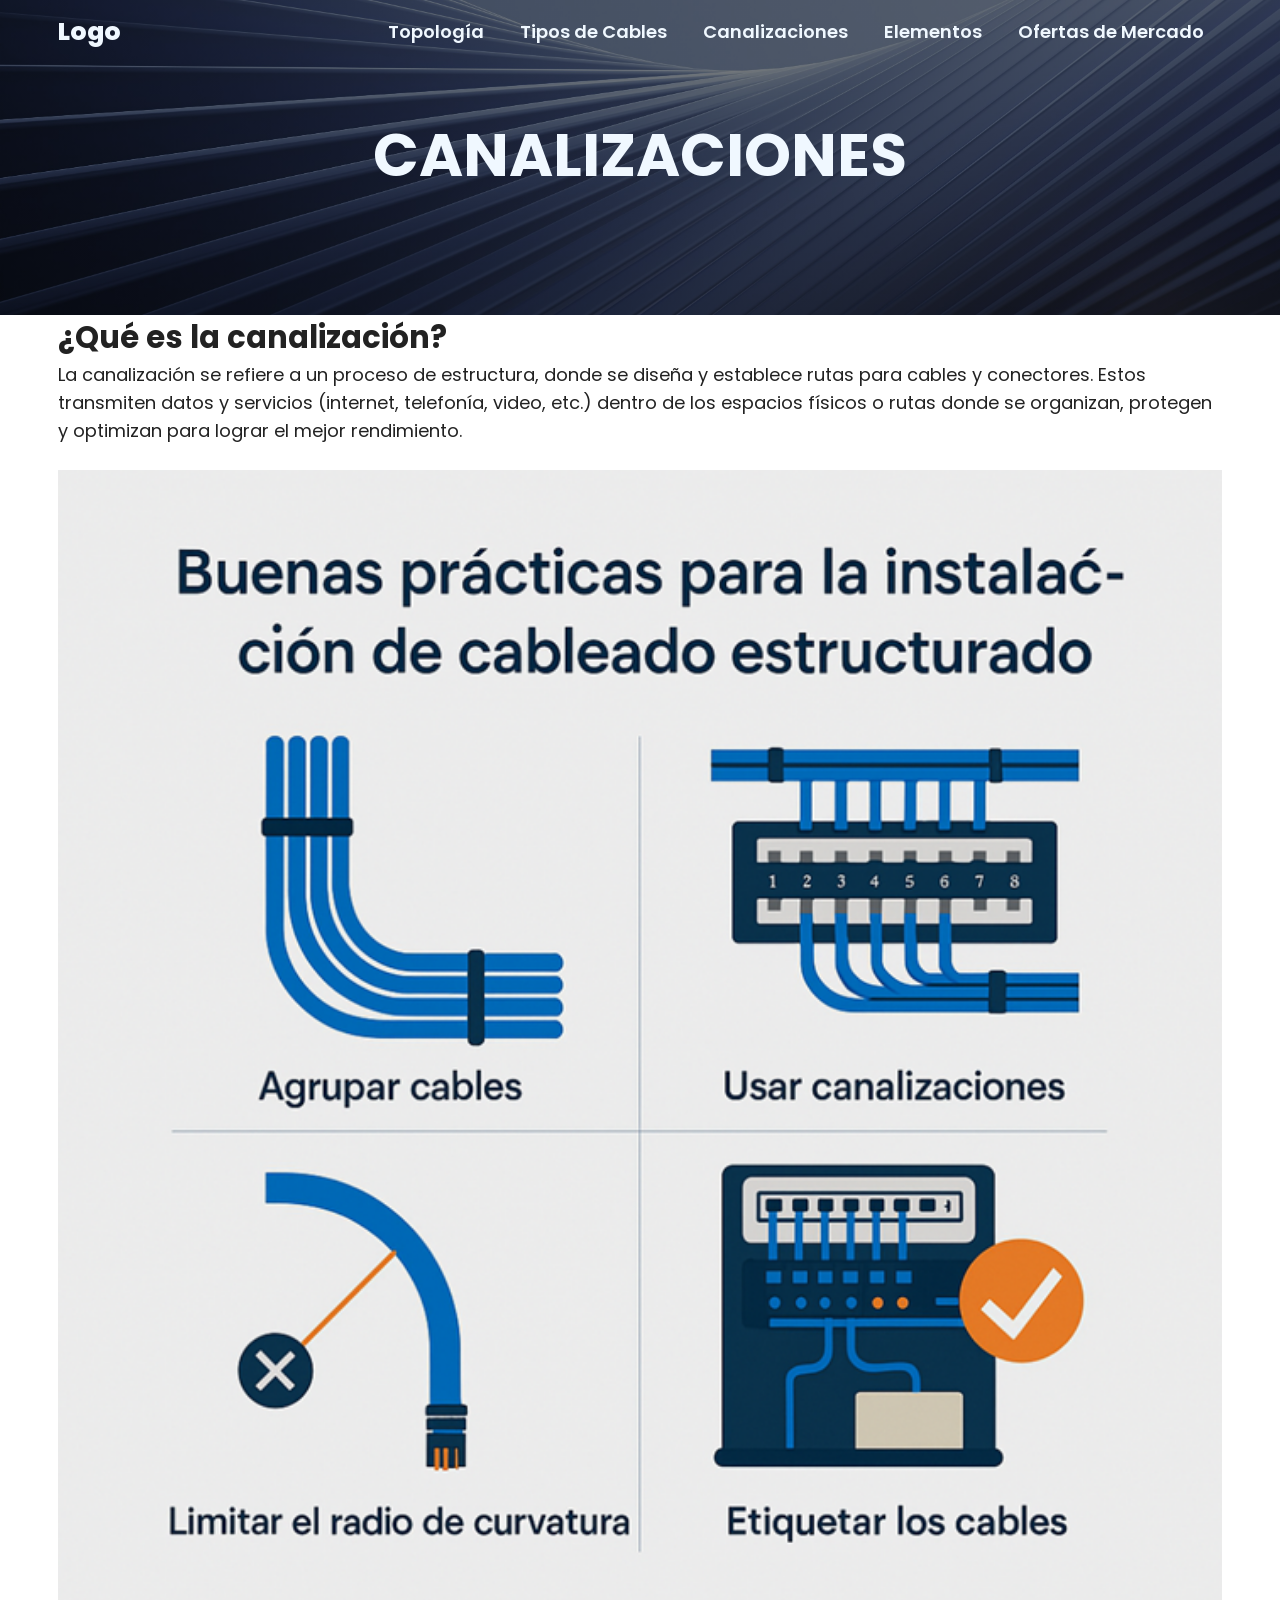
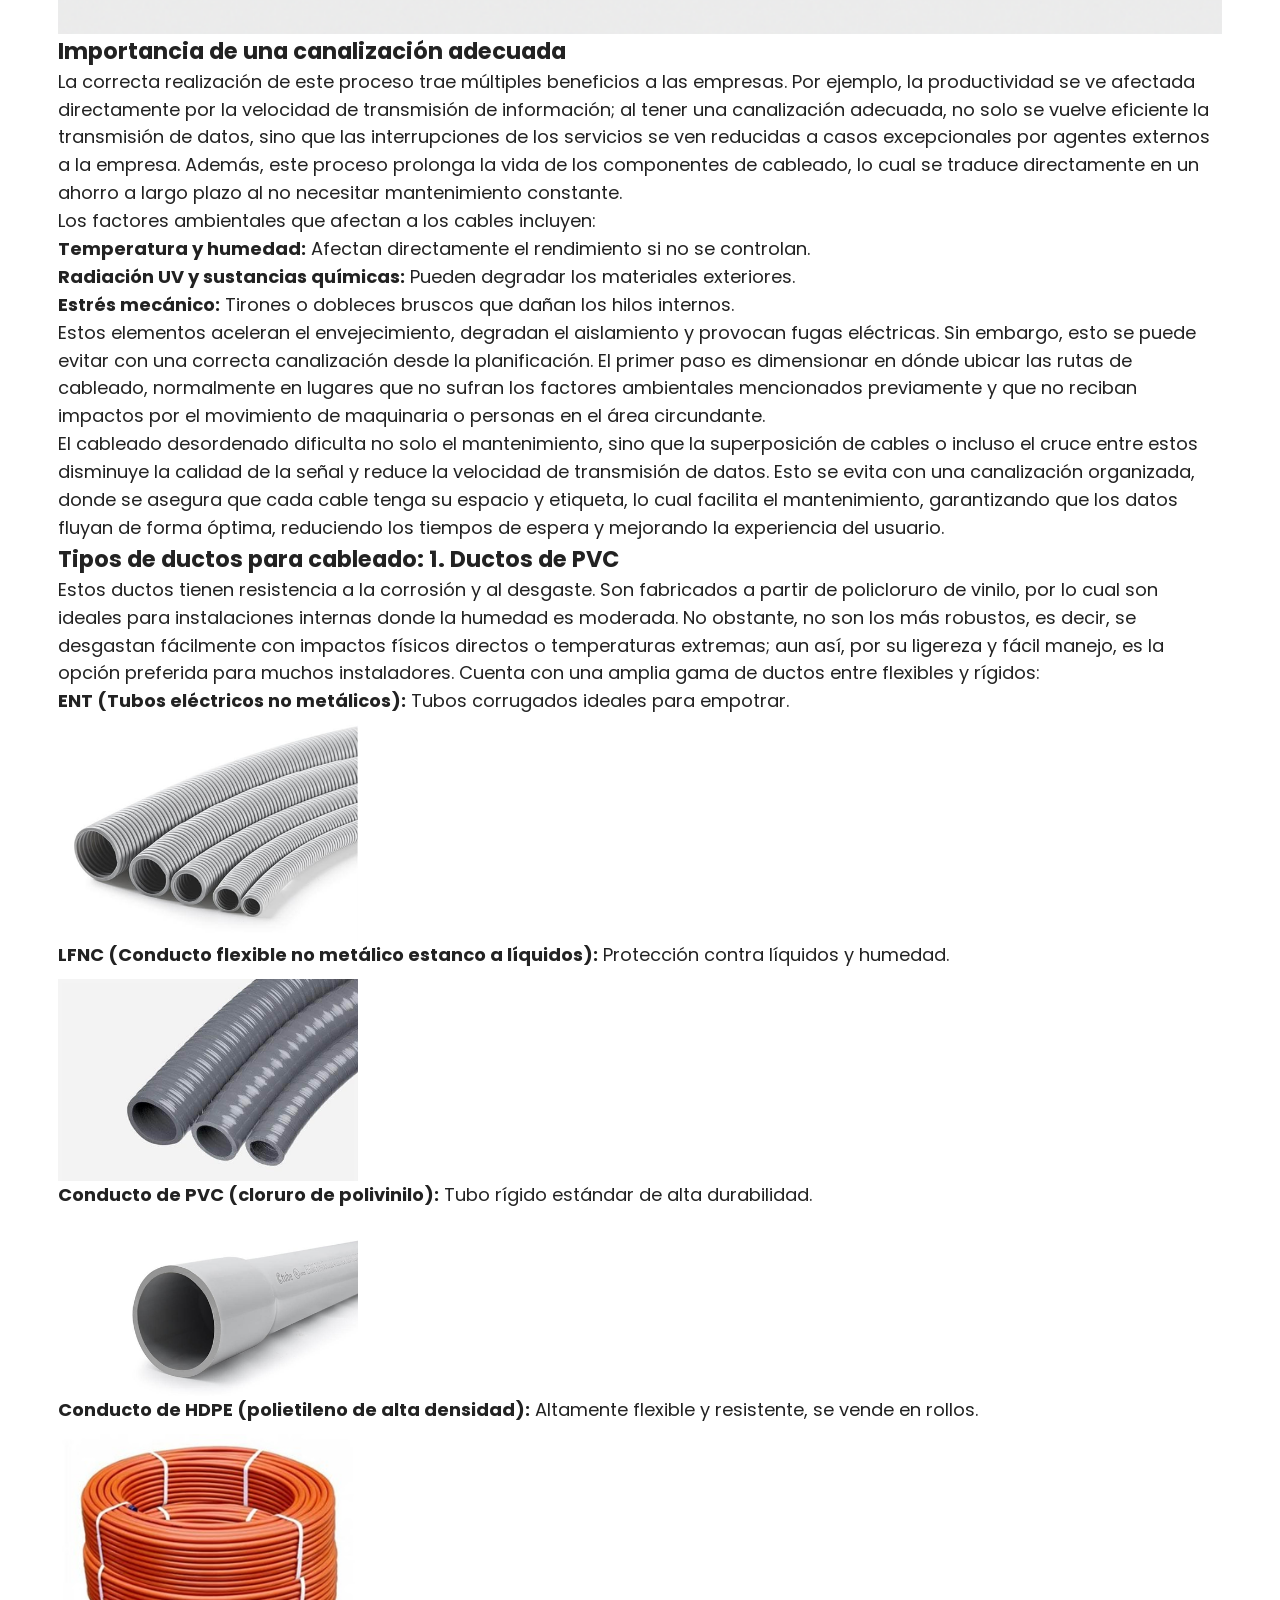
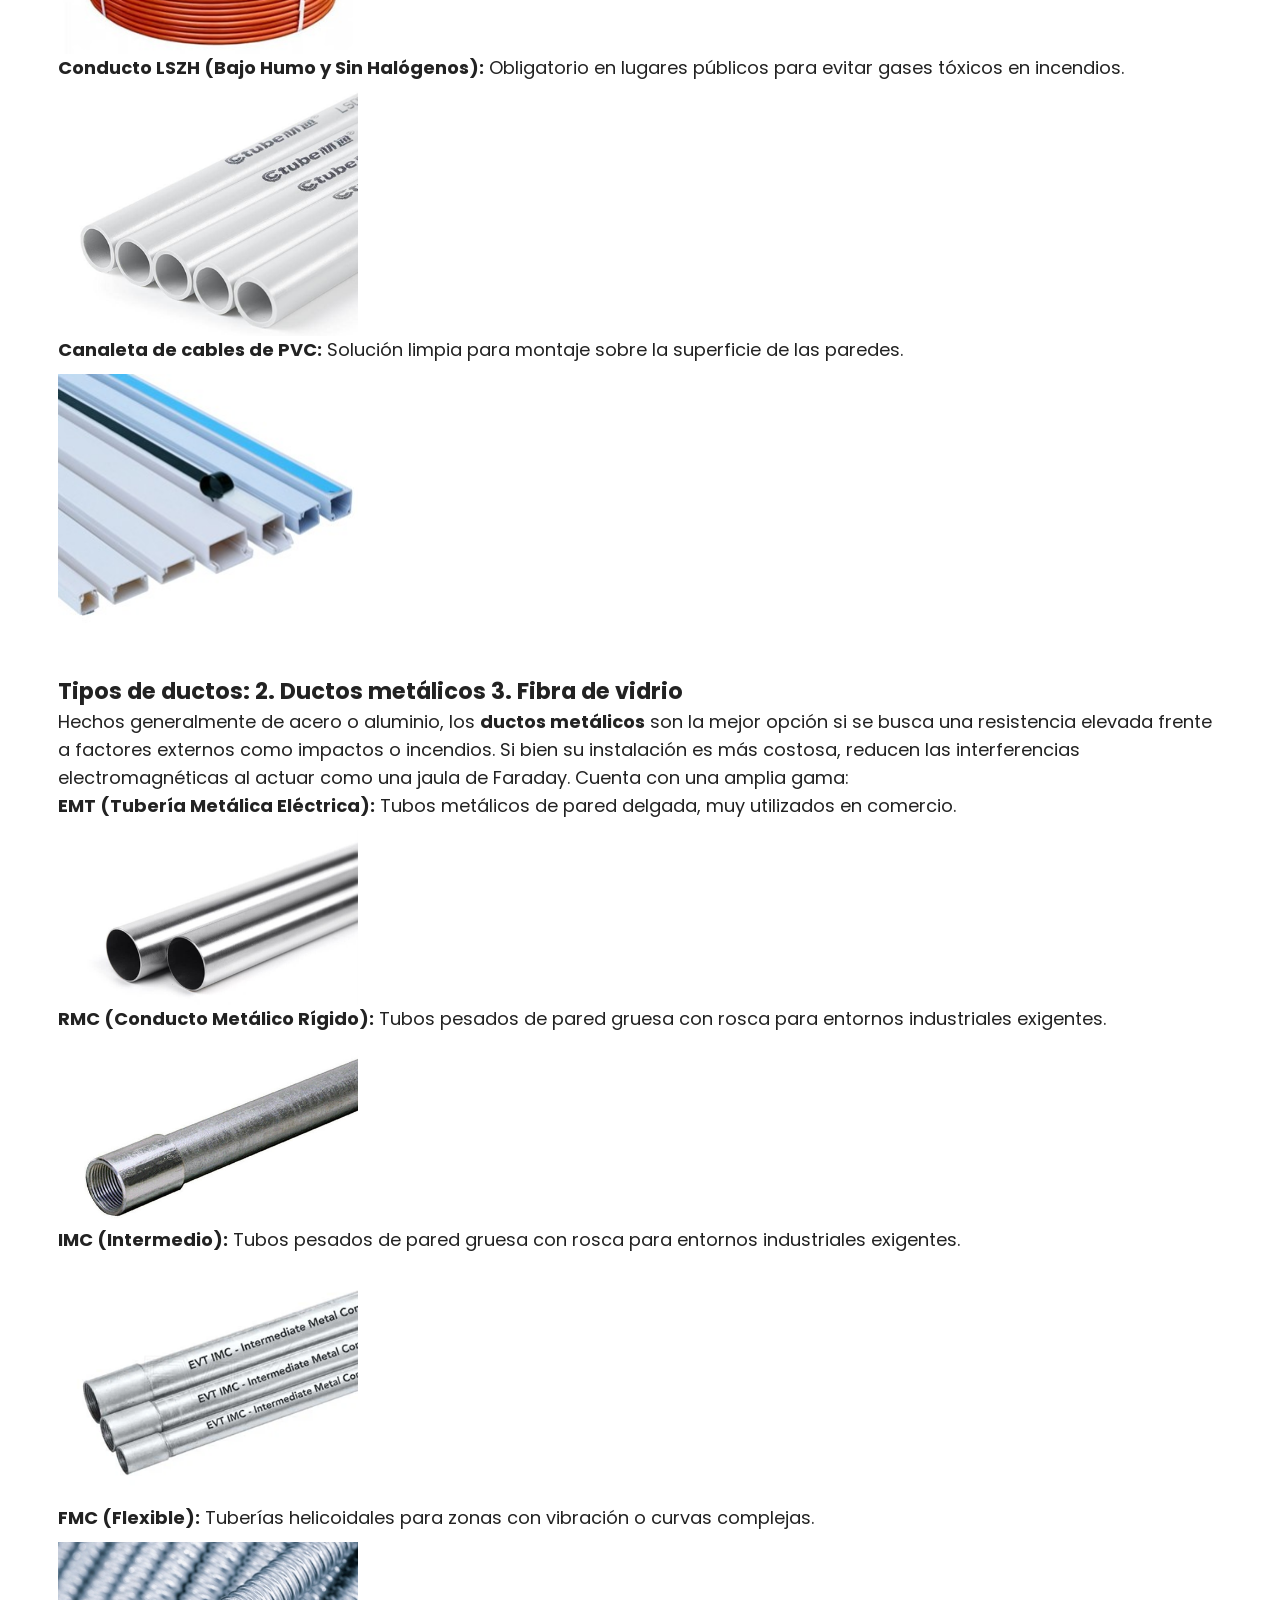
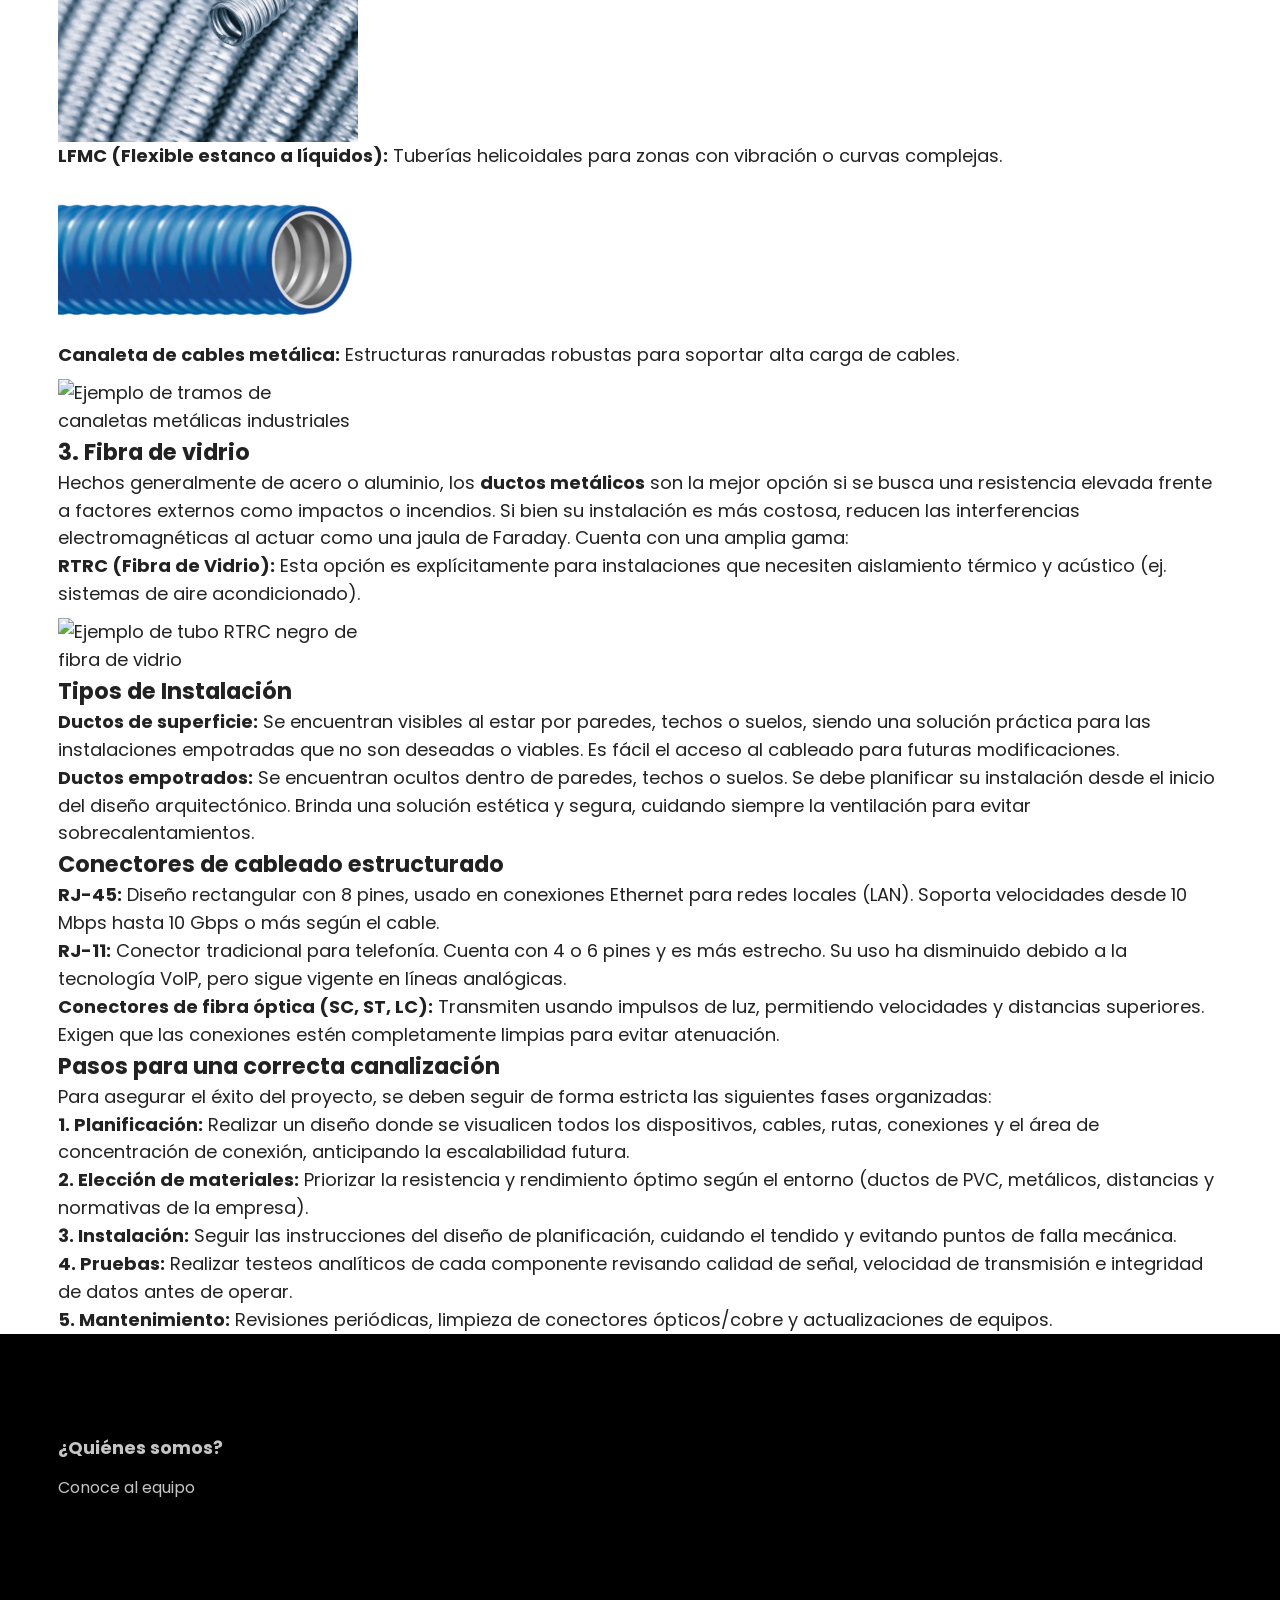
==== pages/canalizaciones.html @ 03160bee "Actualiza canalizaciones: estilos responsivos y agrega imágenes" ====
<!DOCTYPE html>
<html lang="es">
<head>
    <meta charset="UTF-8">
    <title>Canalizaciones de Cableado Estructurado</title>
    <style>
        :root{
            --fluid-min: 14px;
            --fluid-max: 18px;
        }
        html{font-size: clamp(var(--fluid-min), 1.0vw + 0.6rem, var(--fluid-max));}
        body{font-family: system-ui, -apple-system, "Segoe UI", Roboto, "Helvetica Neue", Arial; color: #222;}
        h1{font-size: clamp(1.6rem, 4vw, 2.4rem); margin:0.5em 0;}
        h2{font-size: clamp(1.25rem, 2.4vw, 1.75rem);}
        h3{font-size: clamp(1.05rem, 1.8vw, 1.25rem);}
        p, li{font-size: 1rem; line-height:1.55;}
        .container{max-width:1100px; margin:0 auto; padding:0 1rem;}
        img.cableado-image{max-width:100%; height:auto; display:block;}
        .tarjeta-topologia, .tarjeta-introduccion{word-wrap:break-word;}
        @media (max-width:600px){
            html{font-size:15px}
            h1{font-size:1.4rem}
        }
    </style>
    <link rel="stylesheet" href="/css/index.css">
    <link rel="stylesheet" href="/css/styles.css">
    <link rel="stylesheet" href="/css/topología.css">
</head>
<body>

    <header class="header">
        <div class="menu container">
            <a href="https://www.google.com" class="logo">Logo</a>
            <nav class="navbar">
                <ul>
                    <li><a href="/pages/topologia.html">Topología</a></li>
                    <li><a href="/pages/tipos_cables.html">Tipos de Cables</a></li>
                    <li><a href="/pages/canalizaciones.html">Canalizaciones</a></li>
                    <li><a href="/pages/elementos.html">Elementos</a></li>
                    <li><a href="/pages/ofertas.html">Ofertas de Mercado</a></li>
                </ul>
            </nav>
        </div>
        <div class="header-content container">
            <h1>Canalizaciones</h1>
        </div>
    </header>

    <main class="topologia-seccion">
        <div class="container">
            
            <div class="tarjeta-introduccion">
                <h2>¿Qué es la canalización?</h2>
                <p>La canalización se refiere a un proceso de estructura, donde se diseña y establece rutas para cables y conectores. Estos transmiten datos y servicios (internet, telefonía, video, etc.) dentro de los espacios físicos o rutas donde se organizan, protegen y optimizan para lograr el mejor rendimiento.</p>
                
                <div style="margin-top: 25px;">
                    <img class="cableado-image" src="/img/image.png" alt="Infografía de buenas prácticas: agrupar cables, usar canalizaciones, limitar radio de curvatura, etiquetar">
                </div>
            </div>
            
            <div class="topologia-group">
                
                <div class="tarjeta-topologia">
                    <h3>Importancia de una canalización adecuada</h3>
                    <p>La correcta realización de este proceso trae múltiples beneficios a las empresas. Por ejemplo, la productividad se ve afectada directamente por la velocidad de transmisión de información; al tener una canalización adecuada, no solo se vuelve eficiente la transmisión de datos, sino que las interrupciones de los servicios se ven reducidas a casos excepcionales por agentes externos a la empresa. Además, este proceso prolonga la vida de los componentes de cableado, lo cual se traduce directamente en un ahorro a largo plazo al no necesitar mantenimiento constante.</p>
                    
                    <p>Los factores ambientales que afectan a los cables incluyen:</p>
                    <ul>
                        <li><strong>Temperatura y humedad:</strong> Afectan directamente el rendimiento si no se controlan.</li>
                        <li><strong>Radiación UV y sustancias químicas:</strong> Pueden degradar los materiales exteriores.</li>
                        <li><strong>Estrés mecánico:</strong> Tirones o dobleces bruscos que dañan los hilos internos.</li>
                    </ul>
                    <p>Estos elementos aceleran el envejecimiento, degradan el aislamiento y provocan fugas eléctricas. Sin embargo, esto se puede evitar con una correcta canalización desde la planificación. El primer paso es dimensionar en dónde ubicar las rutas de cableado, normalmente en lugares que no sufran los factores ambientales mencionados previamente y que no reciban impactos por el movimiento de maquinaria o personas en el área circundante.</p>
                    
                    <p>El cableado desordenado dificulta no solo el mantenimiento, sino que la superposición de cables o incluso el cruce entre estos disminuye la calidad de la señal y reduce la velocidad de transmisión de datos. Esto se evita con una canalización organizada, donde se asegura que cada cable tenga su espacio y etiqueta, lo cual facilita el mantenimiento, garantizando que los datos fluyan de forma óptima, reduciendo los tiempos de espera y mejorando la experiencia del usuario.</p>
                </div>

                <div class="tarjeta-topologia">
                    <h3>Tipos de ductos para cableado: 1. Ductos de PVC</h3>
                    <p>Estos ductos tienen resistencia a la corrosión y al desgaste. Son fabricados a partir de policloruro de vinilo, por lo cual son ideales para instalaciones internas donde la humedad es moderada. No obstante, no son los más robustos, es decir, se desgastan fácilmente con impactos físicos directos o temperaturas extremas; aun así, por su ligereza y fácil manejo, es la opción preferida para muchos instaladores. Cuenta con una amplia gama de ductos entre flexibles y rígidos:</p>
                    
                    <ul>
                        <li><strong>ENT (Tubos eléctricos no metálicos):</strong> Tubos corrugados ideales para empotrar. 
                            <br><img class="cableado-image" src="/img/ENT.png" alt="Ejemplo de tubos ENT corrugados grises" style="max-width: 300px; margin-top: 10px;">
                        </li>
                        <li><strong>LFNC (Conducto flexible no metálico estanco a líquidos):</strong> Protección contra líquidos y humedad.
                            <br><img class="cableado-image" src="/img/LNFC.png" alt="Ejemplo de conducto LFNC liso gris" style="max-width: 300px; margin-top: 10px;">
                        </li>
                        <li><strong>Conducto de PVC (cloruro de polivinilo):</strong> Tubo rígido estándar de alta durabilidad.
                            <br><img class="cableado-image" src="/img/PVC.png" alt="Ejemplo de tubo rígido de PVC blanco" style="max-width: 300px; margin-top: 10px;">
                        </li>
                        <li><strong>Conducto de HDPE (polietileno de alta densidad):</strong> Altamente flexible y resistente, se vende en rollos.
                            <br><img class="cableado-image" src="/img/HDEP.jpg" alt="Ejemplo de rollo de conducto HDPE naranja" style="max-width: 300px; margin-top: 10px;">
                        </li>
                        <li><strong>Conducto LSZH (Bajo Humo y Sin Halógenos):</strong> Obligatorio en lugares públicos para evitar gases tóxicos en incendios.
                            <br><img class="cableado-image" src="/img/LSZH.png" alt="Ejemplo de tubos rígidos LSZH con marcaje técnico" style="max-width: 300px; margin-top: 10px;">
                        </li>
                        <li><strong>Canaleta de cables de PVC:</strong> Solución limpia para montaje sobre la superficie de las paredes.
                            <br><img class="cableado-image" src="/img/Canaleta.jpg" alt="Ejemplo de tramos de canaletas de PVC superficiales" style="max-width: 300px; margin-top: 10px;">
                        </li>
                    </ul>
                </div>

                <div class="tarjeta-topologia">
                    <h3>Tipos de ductos: 2. Ductos metálicos  3. Fibra de vidrio</h3>
                    <p>Hechos generalmente de acero o aluminio, los <strong>ductos metálicos</strong> son la mejor opción si se busca una resistencia elevada frente a factores externos como impactos o incendios. Si bien su instalación es más costosa, reducen las interferencias electromagnéticas al actuar como una jaula de Faraday. Cuenta con una amplia gama:</p>
                    
                    <ul>
                        <li><strong>EMT (Tubería Metálica Eléctrica):</strong> Tubos metálicos de pared delgada, muy utilizados en comercio.
                            <br><img class="cableado-image" src="/img/EMT.png" alt="Ejemplo de tubos EMT metálicos de pared delgada" style="max-width: 300px; margin-top: 10px;">
                        </li>
                        <li><strong>RMC (Conducto Metálico Rígido):</strong> Tubos pesados de pared gruesa con rosca para entornos industriales exigentes.
                            <br><img class="cableado-image" src="/img/RMC.png" alt="Ejemplo de tubos metálicos robustos" style="max-width: 300px; margin-top: 10px;">
                        </li>
                        <li><strong>IMC (Intermedio):</strong> Tubos pesados de pared gruesa con rosca para entornos industriales exigentes.
                            <br><img class="cableado-image" src="/img/IMC.png" alt="Ejemplo de tubos metálicos robustos" style="max-width: 300px; margin-top: 10px;">
                        </li>
                        <li><strong>FMC (Flexible):</strong> Tuberías helicoidales para zonas con vibración o curvas complejas.
                            <br><img class="cableado-image" src="/img/FMC.jpg" alt="Ejemplo de tuberías metálicas flexibles" style="max-width: 300px; margin-top: 10px;">
                        </li>
                        <li><strong> LFMC (Flexible estanco a líquidos):</strong> Tuberías helicoidales para zonas con vibración o curvas complejas.
                            <br><img class="cableado-image" src="/img/LFMC.png" alt="Ejemplo de tuberías metálicas flexibles" style="max-width: 300px; margin-top: 10px;">
                        </li>
                        <li><strong>Canaleta de cables metálica:</strong> Estructuras ranuradas robustas para soportar alta carga de cables.
                            <br><img class="cableado-image" src="/img/canaleta.jpg" alt="Ejemplo de tramos de canaletas metálicas industriales" style="max-width: 300px; margin-top: 10px;">
                        </li>
                    </ul>
                </div>

                <div class="tarjeta-topologia">
                    <h3>  3. Fibra de vidrio</h3>
                    <p>Hechos generalmente de acero o aluminio, los <strong>ductos metálicos</strong> son la mejor opción si se busca una resistencia elevada frente a factores externos como impactos o incendios. Si bien su instalación es más costosa, reducen las interferencias electromagnéticas al actuar como una jaula de Faraday. Cuenta con una amplia gama:</p>
                    
                    <ul>
                        <li><strong>RTRC (Fibra de Vidrio):</strong> Esta opción es explícitamente para instalaciones que necesiten aislamiento térmico y acústico (ej. sistemas de aire acondicionado).
                            <br><img class="cableado-image" src="/img/tubo_rtrc.jpg" alt="Ejemplo de tubo RTRC negro de fibra de vidrio" style="max-width: 300px; margin-top: 10px;">
                        </li>
                    </ul>
                </div>

                <div class="tarjeta-topologia">
                    <h3>Tipos de Instalación</h3>
                    <ul>
                        <li><strong>Ductos de superficie:</strong> Se encuentran visibles al estar por paredes, techos o suelos, siendo una solución práctica para las instalaciones empotradas que no son deseadas o viables. Es fácil el acceso al cableado para futuras modificaciones.</li>
                        <li><strong>Ductos empotrados:</strong> Se encuentran ocultos dentro de paredes, techos o suelos. Se debe planificar su instalación desde el inicio del diseño arquitectónico. Brinda una solución estética y segura, cuidando siempre la ventilación para evitar sobrecalentamientos.</li>
                    </ul>
                </div>

                <div class="tarjeta-topologia">
                    <h3>Conectores de cableado estructurado</h3>
                    <ul>
                        <li><strong>RJ-45:</strong> Diseño rectangular con 8 pines, usado en conexiones Ethernet para redes locales (LAN). Soporta velocidades desde 10 Mbps hasta 10 Gbps o más según el cable.</li>
                        <li><strong>RJ-11:</strong> Conector tradicional para telefonía. Cuenta con 4 o 6 pines y es más estrecho. Su uso ha disminuido debido a la tecnología VoIP, pero sigue vigente en líneas analógicas.</li>
                        <li><strong>Conectores de fibra óptica (SC, ST, LC):</strong> Transmiten usando impulsos de luz, permitiendo velocidades y distancias superiores. Exigen que las conexiones estén completamente limpias para evitar atenuación.</li>
                    </ul>
                </div>

                <div class="tarjeta-topologia">
                    <h3>Pasos para una correcta canalización</h3>
                    <p>Para asegurar el éxito del proyecto, se deben seguir de forma estricta las siguientes fases organizadas:</p>
                    <ul>
                        <li><strong>1. Planificación:</strong> Realizar un diseño donde se visualicen todos los dispositivos, cables, rutas, conexiones y el área de concentración de conexión, anticipando la escalabilidad futura.</li>
                        <li><strong>2. Elección de materiales:</strong> Priorizar la resistencia y rendimiento óptimo según el entorno (ductos de PVC, metálicos, distancias y normativas de la empresa).</li>
                        <li><strong>3. Instalación:</strong> Seguir las instrucciones del diseño de planificación, cuidando el tendido y evitando puntos de falla mecánica.</li>
                        <li><strong>4. Pruebas:</strong> Realizar testeos analíticos de cada componente revisando calidad de señal, velocidad de transmisión e integridad de datos antes de operar.</li>
                        <li><strong>5. Mantenimiento:</strong> Revisiones periódicas, limpieza de conectores ópticos/cobre y actualizaciones de equipos.</li>
                    </ul>
                </div>

            </div>
        </div>
    </main>

    <footer class="footer">
        <div class="footer-content container">
            <div class="link">
                <h3>¿Quiénes somos?</h3>
                <ul>
                    <li><a href="/pages/informacion.html">Conoce al equipo</a></li>
                </ul>
            </div>
        </div>
    </footer>
    
</body>
</html>
---- css/index.css ----
@import url('https://fonts.googleapis.com/css2?family=Poppins:ital,wght@0,100;0,200;0,300;0,400;0,500;0,600;0,700;0,800;0,900;1,100;1,200;1,300;1,400;1,500;1,600;1,700;1,800;1,900&display=swap');

*{
    margin:0;
    padding:0;
    box-sizing: border-box;
    text-decoration: none;;
    list-style: none;
}

body{
    font-family: 'Poppins', sans-serif;
}

.container{
    max-width: 1200px;
    margin: 0 auto;
}

.header{
    background-image: linear-gradient(
        rgba(0, 0, 0, 0.5),
        rgba(0, 0, 0, 0.5)),
        url('/img/cabecera.jpg');
    background-position: center bottom;
    background-repeat: no-repeat;
    background-size: cover;
    min-height: 70vh;
    display: flex;
    align-items: center;
}

.menu {
    position: absolute;
    top: 0px;
    left: 0px;
    right: 0px;
    display: flex;
    align-items: center;
    justify-content: space-between;
}

.logo{
    color:aliceblue;
    font-size: 25px;
    font-weight: 800;
}

.menu .navbar ul li{
    position: relative;
    float: left;
}

.menu .navbar ul li a{

    font-size: 18px;
    padding: 18px;
    color:aliceblue;
    display: block;
    font-weight: 600;
}

.menu .navbar ul li a:hover{
    color:rgb(70, 123, 175)
}

#menu{
    display: none;
}

.header-content{
    text-align: center;

}

.header-content h1{
    font-size: 60px;
    line-height: 80px;
    color:aliceblue;
    text-transform: uppercase;
    margin-bottom: 35px;
}

.header-content p{
    font-size: 16px;
    color:rgb(207, 220, 231);
    padding: 0px 200px;
    margin-bottom: 25px;
}

.cableado{
    padding: 100px 0;
    background-color: #E1E2E6;
    position: relative;
    border-top: 1px solid #94c0da;
    border-bottom: 1px solid #94c0da;
}

.cableado-content{
    text-align: center;  
}

.cableado-content h2{
    font-size: 45px;
    line-height: 70px;
    color:rgb(62, 91, 121);
    text-transform: uppercase;
    padding: 0 200px;
    margin-bottom: 15px;
}

.cableado-text {
    font-size: 16px;
    color:#414247;
    padding: 0px 200px;
    margin-bottom: 35px;
}

.cableado-group{
    display: flex;
    justify-content: space-between;
    margin-bottom: 50px;
}

.cableado-1 img{
    width: 200;
}

.cableado-1{
    padding: 25px;
}

.cableado-img{
    width: 200px;
    top:0;
    right:0;
}

.cableado-image{
    width: 1800px;
    height: auto;
}

.cableado-1 h3{
    color: rgb(62, 91, 121);
    font-size: 20px;
    margin-bottom: 15px;
}

.cableado-1 p{
    color: #414247;
}

.footer{
    padding: 100px 0;
    background-color: #000000;
}

.footer-content{
    display: flex;
    justify-content: space-between;
}

.link h3{
    font-size: 18px;
    color: #c5c5c5;
    margin-bottom: 15px;
}

.link a{
    font-size: 16px;
    color: #c5c5c5;
    display: block;
    margin-bottom: 15px;
}
---- css/styles.css ----
@import url('https://fonts.googleapis.com/css2?family=Poppins:ital,wght@0,100;0,200;0,300;0,400;0,500;0,600;0,700;0,800;0,900;1,100;1,200;1,300;1,400;1,500;1,600;1,700;1,800;1,900&display=swap');

.header{
    background-image: linear-gradient(
        rgba(0, 0, 0, 0.5),
        rgba(0, 0, 0, 0.5)),
        url('/img/cabecera.jpg');
    background-position: center bottom;
    background-repeat: no-repeat;
    background-size: cover;
    min-height: 35vh;
    display: flex;
    align-items: center;
}
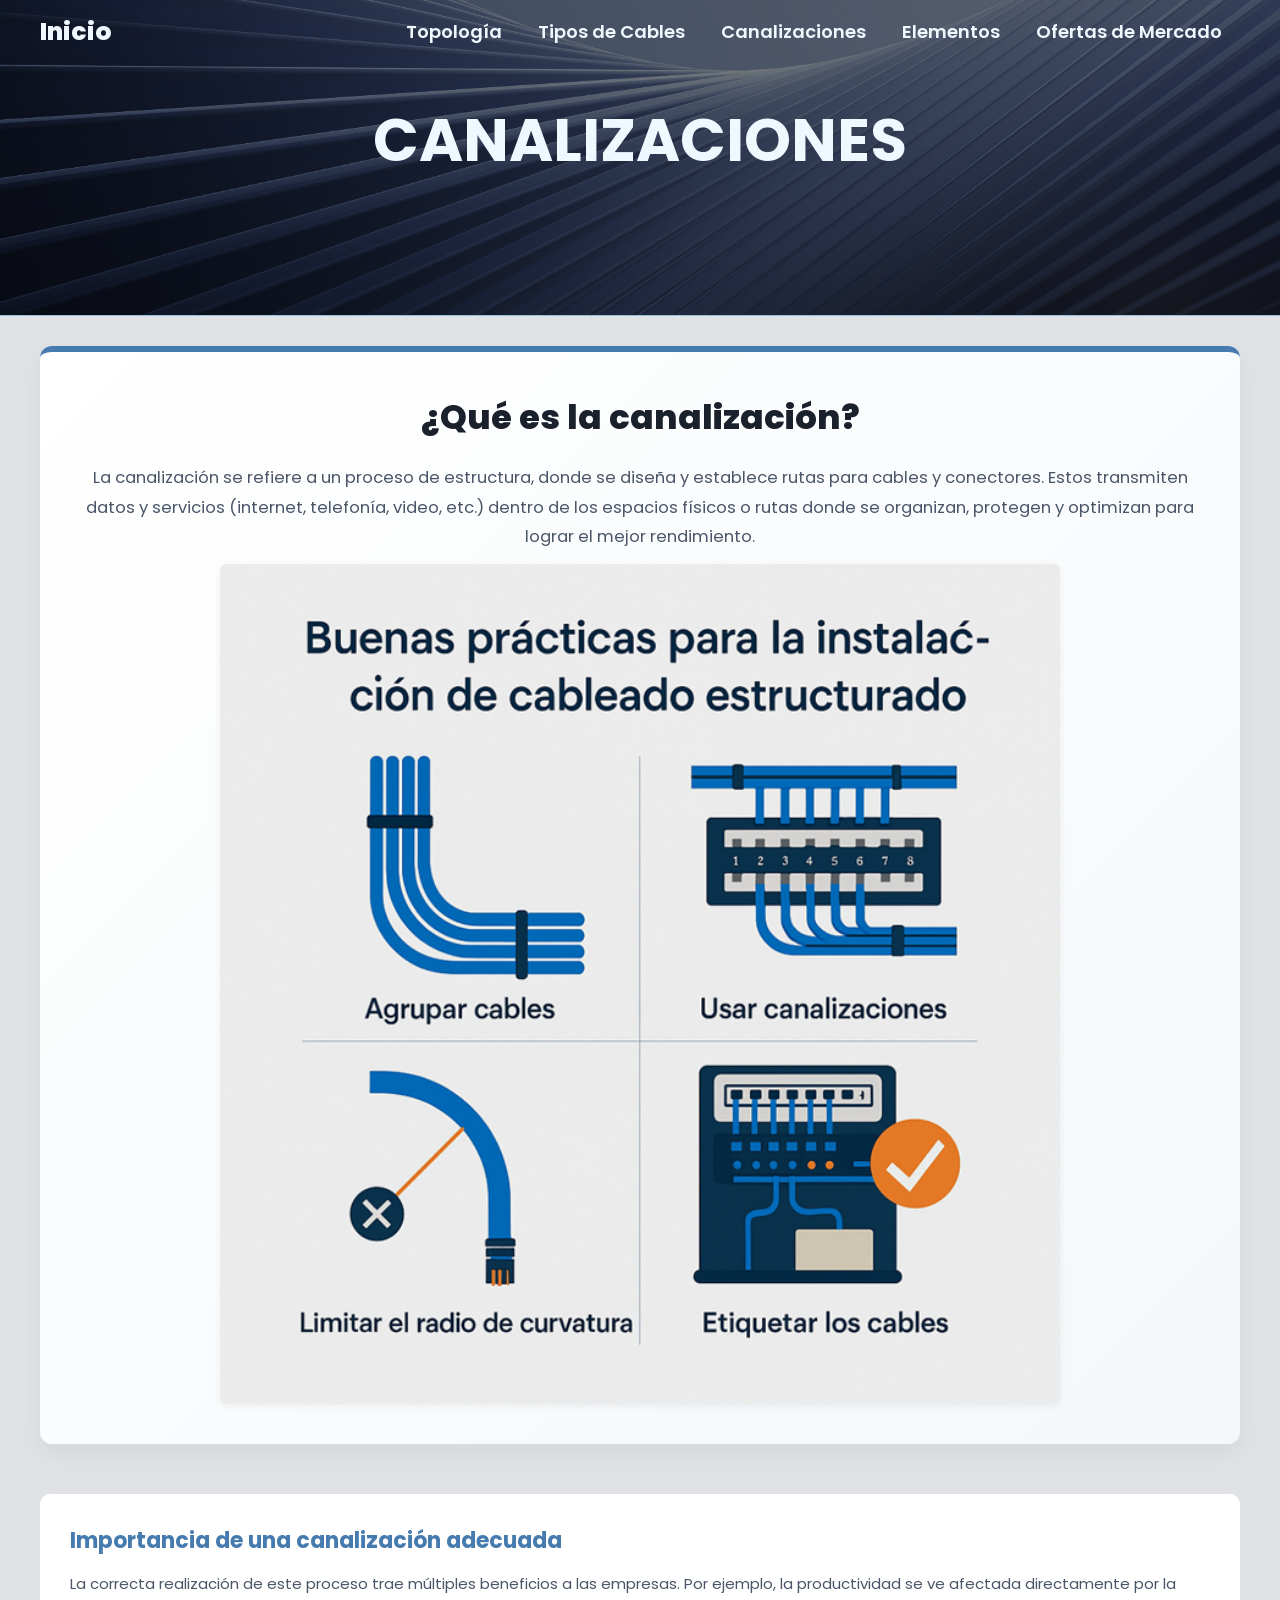
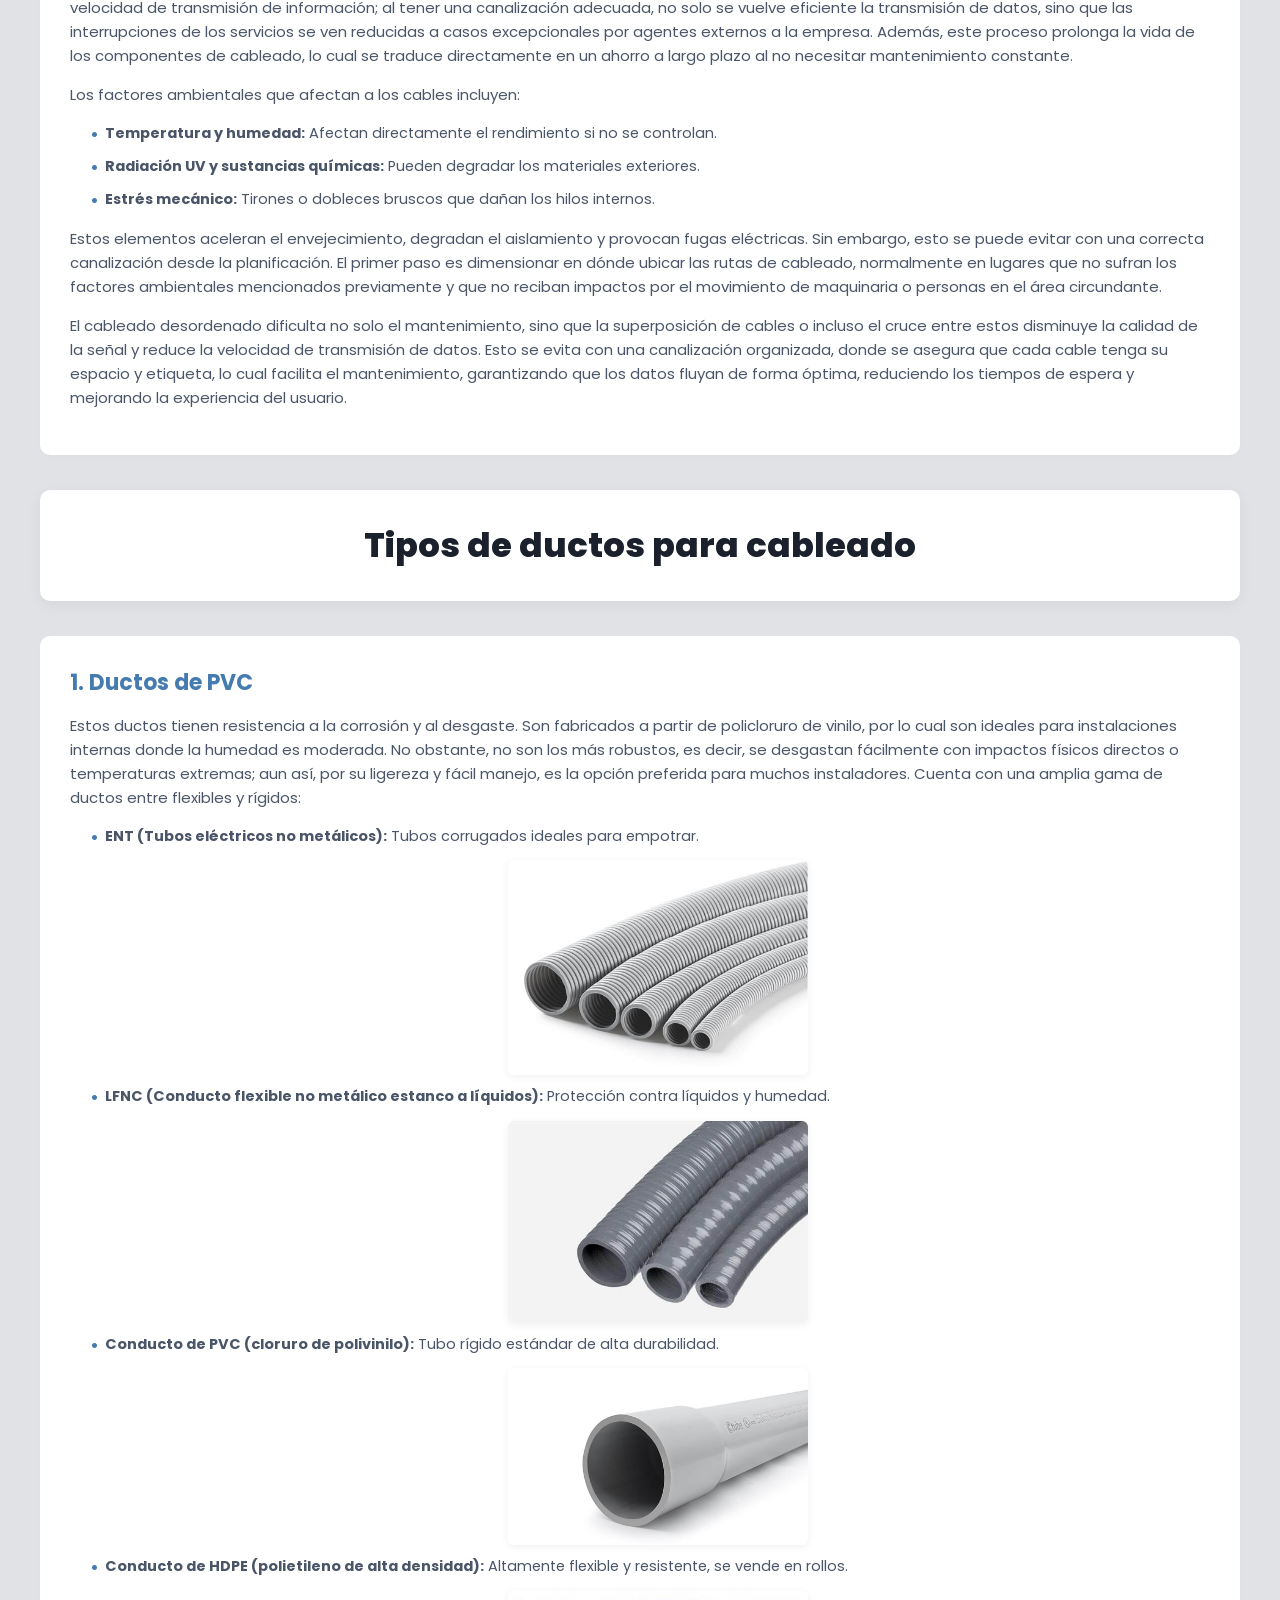
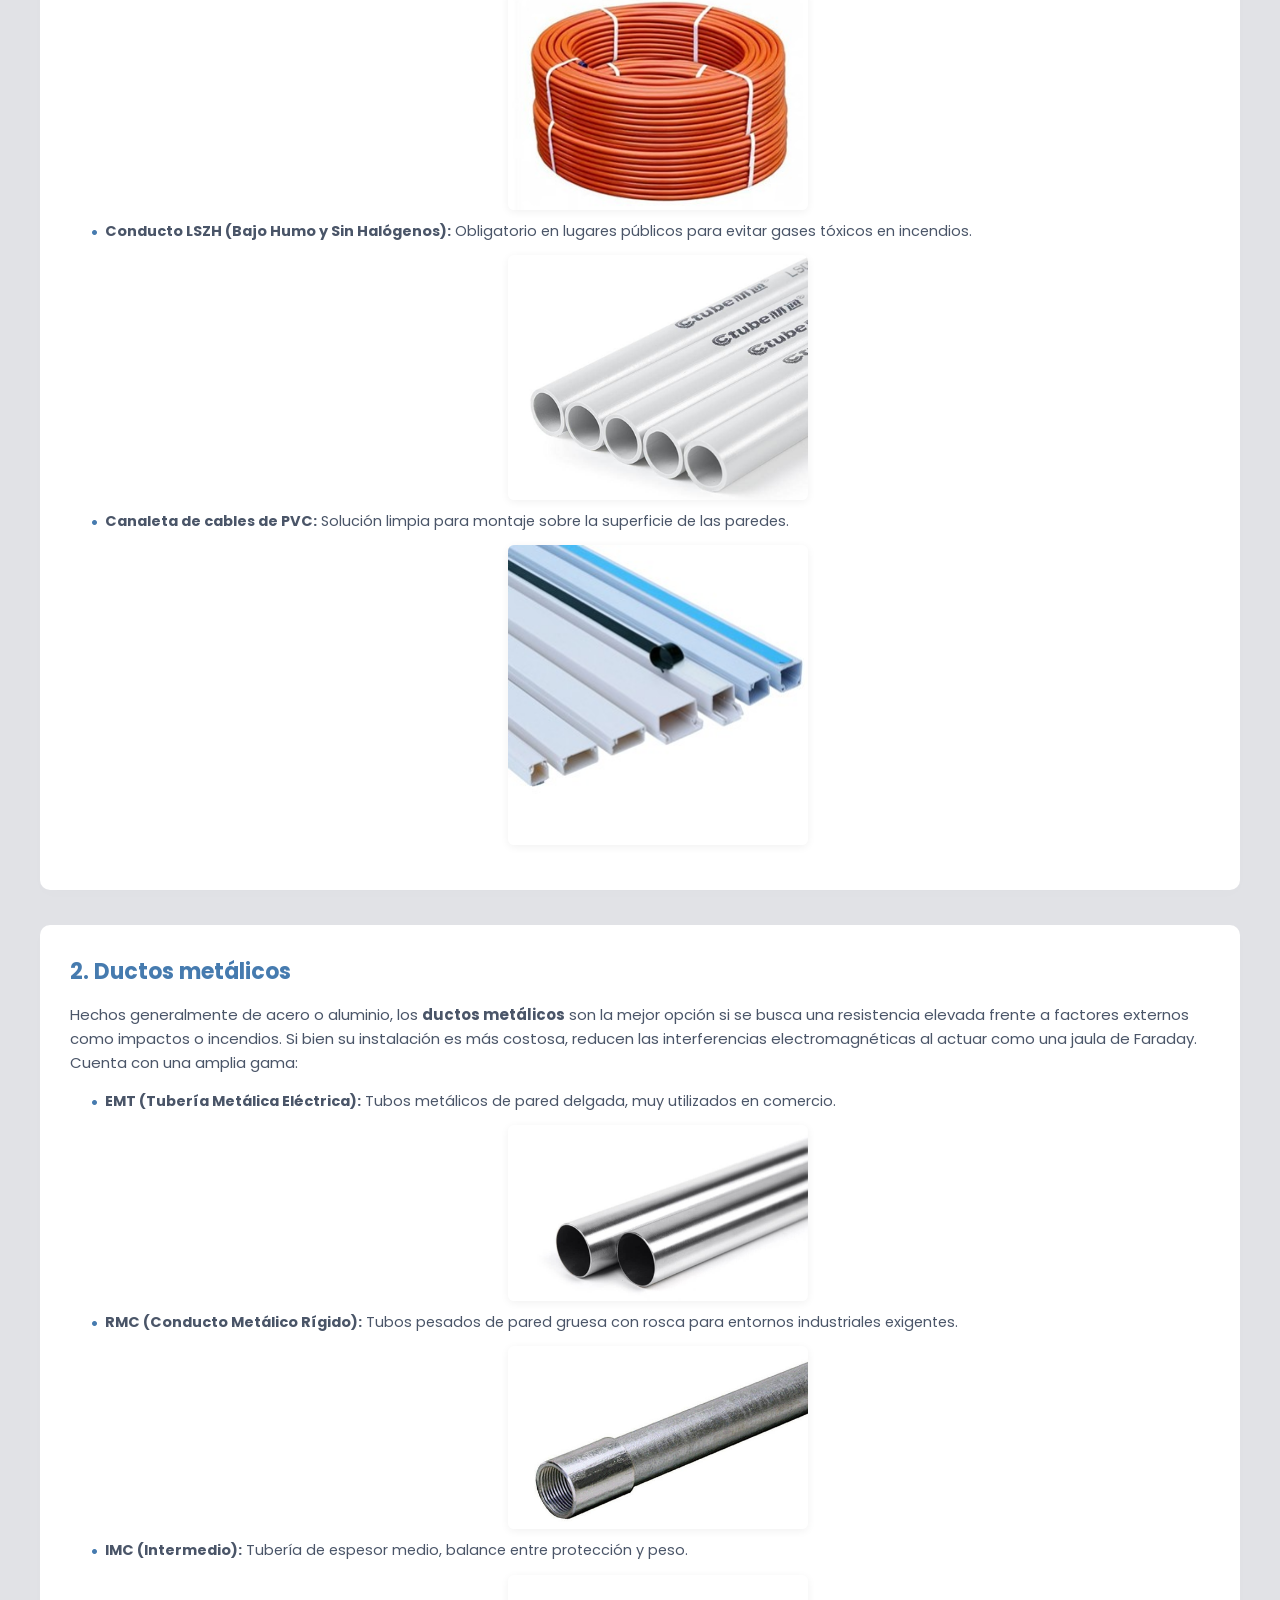
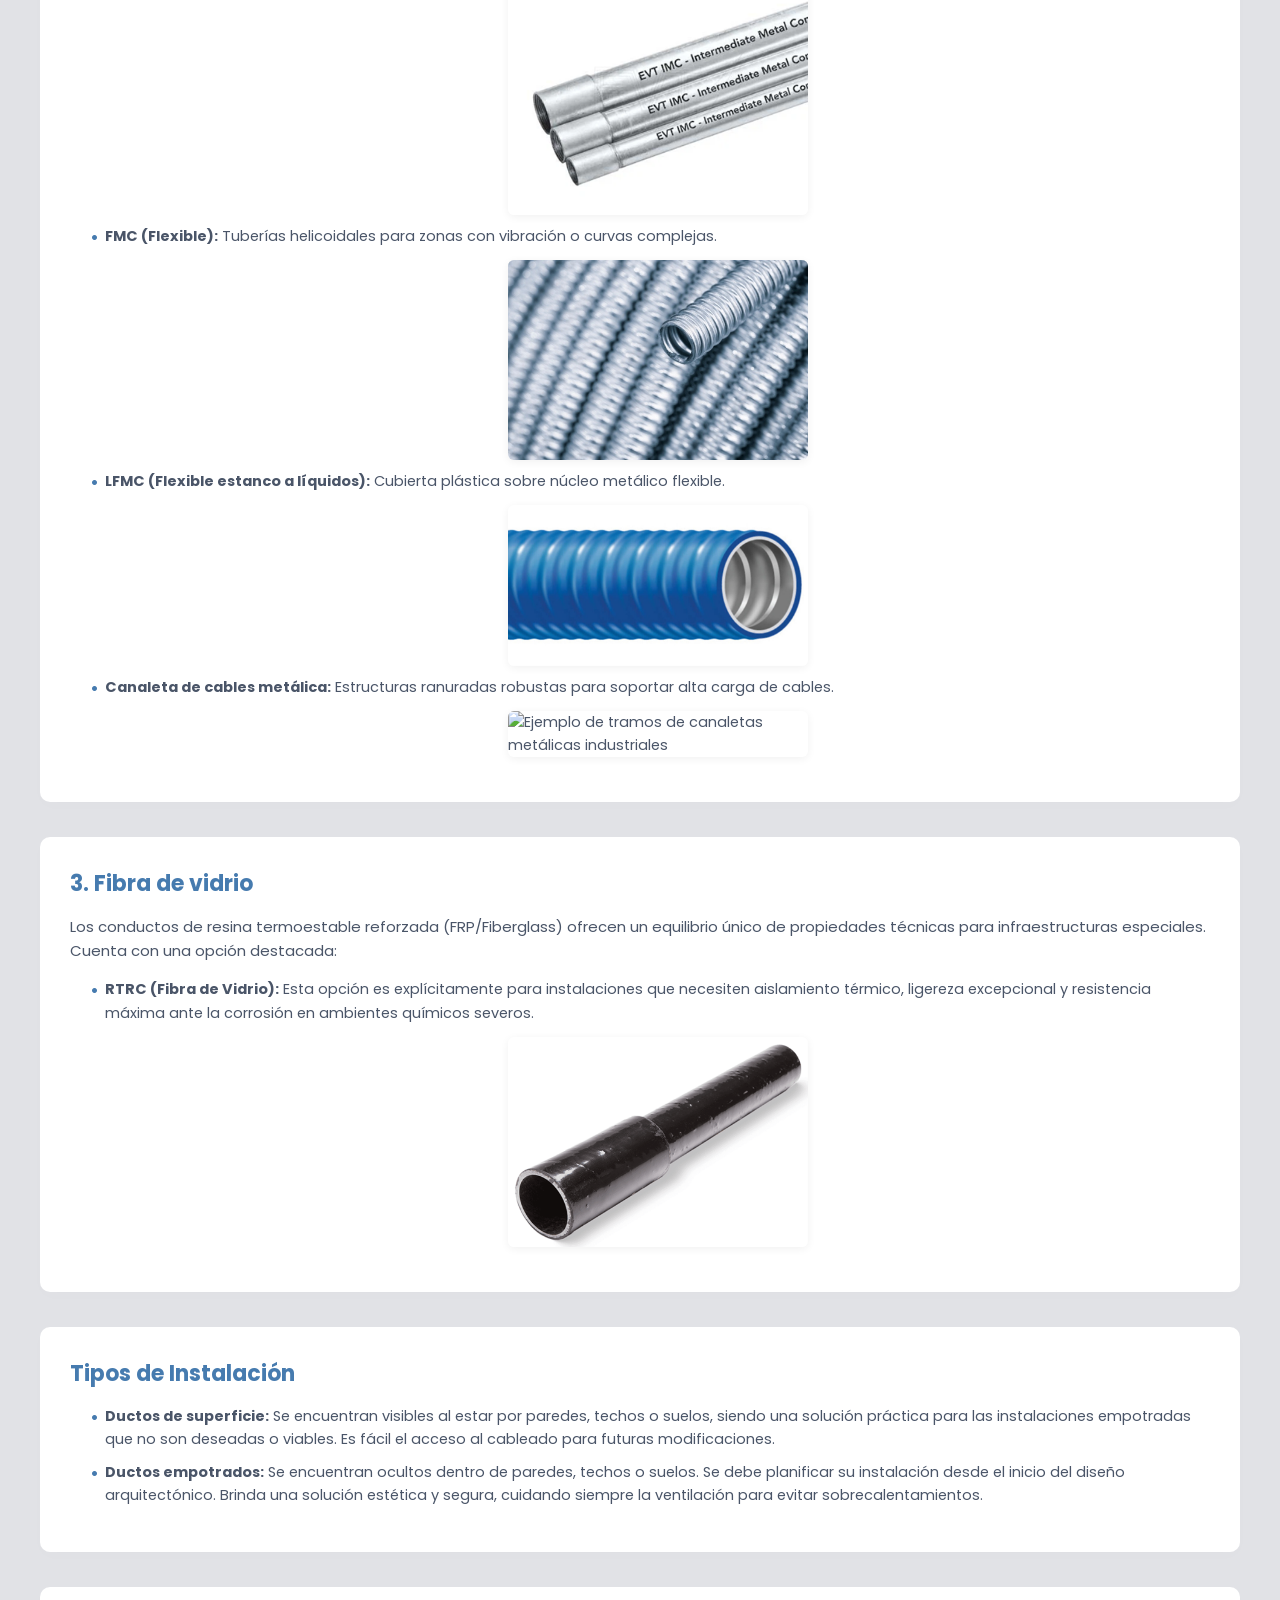
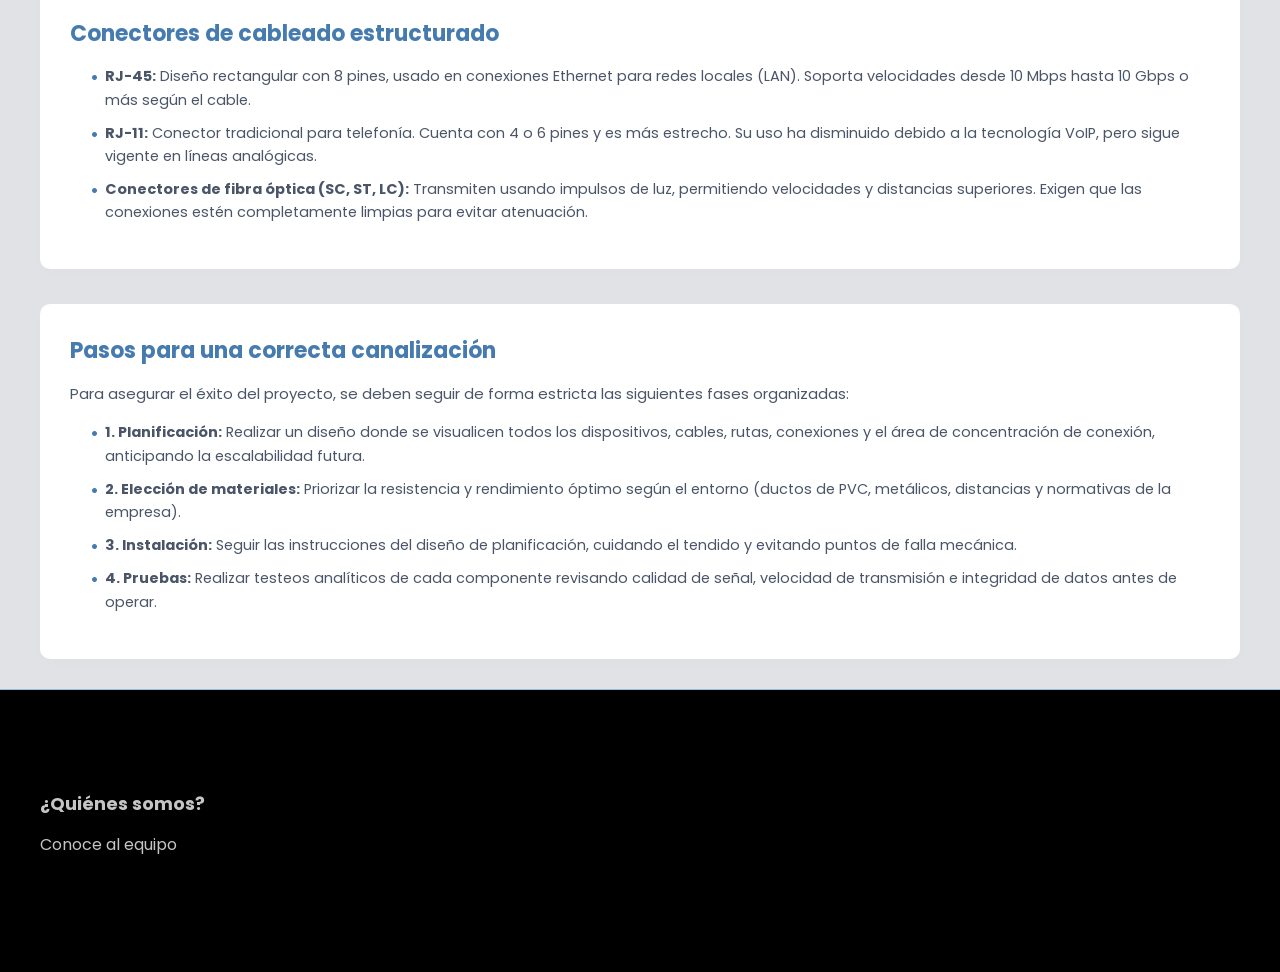
==== commit 64d8059e: "ESE AARON QUE PASE LAS IMAGENES POR DIOOOOOS" ====
--- a/pages/canalizaciones.html
+++ b/pages/canalizaciones.html
@@ -2,42 +2,23 @@
 <html lang="es">
 <head>
     <meta charset="UTF-8">
-    <title>Canalizaciones de Cableado Estructurado</title>
-    <style>
-        :root{
-            --fluid-min: 14px;
-            --fluid-max: 18px;
-        }
-        html{font-size: clamp(var(--fluid-min), 1.0vw + 0.6rem, var(--fluid-max));}
-        body{font-family: system-ui, -apple-system, "Segoe UI", Roboto, "Helvetica Neue", Arial; color: #222;}
-        h1{font-size: clamp(1.6rem, 4vw, 2.4rem); margin:0.5em 0;}
-        h2{font-size: clamp(1.25rem, 2.4vw, 1.75rem);}
-        h3{font-size: clamp(1.05rem, 1.8vw, 1.25rem);}
-        p, li{font-size: 1rem; line-height:1.55;}
-        .container{max-width:1100px; margin:0 auto; padding:0 1rem;}
-        img.cableado-image{max-width:100%; height:auto; display:block;}
-        .tarjeta-topologia, .tarjeta-introduccion{word-wrap:break-word;}
-        @media (max-width:600px){
-            html{font-size:15px}
-            h1{font-size:1.4rem}
-        }
-    </style>
-    <link rel="stylesheet" href="/css/index.css">
-    <link rel="stylesheet" href="/css/styles.css">
-    <link rel="stylesheet" href="/css/topología.css">
+    <title>Canalizaciones</title>
+    <link rel="stylesheet" href="../css/index.css">
+    <link rel="stylesheet" href="../css/styles.css">
+    <link rel="stylesheet" href="../css/canalizaciones.css">
 </head>
 <body>
 
     <header class="header">
         <div class="menu container">
-            <a href="https://www.google.com" class="logo">Logo</a>
+            <a href="/index.html" class="logo">Inicio</a>
             <nav class="navbar">
                 <ul>
-                    <li><a href="/pages/topologia.html">Topología</a></li>
-                    <li><a href="/pages/tipos_cables.html">Tipos de Cables</a></li>
-                    <li><a href="/pages/canalizaciones.html">Canalizaciones</a></li>
-                    <li><a href="/pages/elementos.html">Elementos</a></li>
-                    <li><a href="/pages/ofertas.html">Ofertas de Mercado</a></li>
+                    <li><a href="../pages/topologia.html">Topología</a></li>
+                    <li><a href="../pages/tipos_cables.html">Tipos de Cables</a></li>
+                    <li><a href="../pages/canalizaciones.html">Canalizaciones</a></li>
+                    <li><a href="../pages/elementos.html">Elementos</a></li>
+                    <li><a href="../pages/ofertas.html">Ofertas de Mercado</a></li>
                 </ul>
             </nav>
         </div>
@@ -46,21 +27,21 @@
         </div>
     </header>
 
-    <main class="topologia-seccion">
-        <div class="container">
+    <main class="canalizaciones-seccion">
+        <div class="canalizaciones-content container">
             
             <div class="tarjeta-introduccion">
                 <h2>¿Qué es la canalización?</h2>
                 <p>La canalización se refiere a un proceso de estructura, donde se diseña y establece rutas para cables y conectores. Estos transmiten datos y servicios (internet, telefonía, video, etc.) dentro de los espacios físicos o rutas donde se organizan, protegen y optimizan para lograr el mejor rendimiento.</p>
                 
-                <div style="margin-top: 25px;">
-                    <img class="cableado-image" src="/img/image.png" alt="Infografía de buenas prácticas: agrupar cables, usar canalizaciones, limitar radio de curvatura, etiquetar">
+                <div class="imagen-intro-container">
+                    <img class="cableado-image" src="../img/image.png" alt="Infografía de buenas prácticas: agrupar cables, usar canalizaciones, limitar radio de curvatura, etiquetar">
                 </div>
             </div>
             
-            <div class="topologia-group">
+            <div class="canalizaciones-group">
                 
-                <div class="tarjeta-topologia">
+                <div class="tarjeta-canalizacion">
                     <h3>Importancia de una canalización adecuada</h3>
                     <p>La correcta realización de este proceso trae múltiples beneficios a las empresas. Por ejemplo, la productividad se ve afectada directamente por la velocidad de transmisión de información; al tener una canalización adecuada, no solo se vuelve eficiente la transmisión de datos, sino que las interrupciones de los servicios se ven reducidas a casos excepcionales por agentes externos a la empresa. Además, este proceso prolonga la vida de los componentes de cableado, lo cual se traduce directamente en un ahorro a largo plazo al no necesitar mantenimiento constante.</p>
                     
@@ -75,70 +56,73 @@
                     <p>El cableado desordenado dificulta no solo el mantenimiento, sino que la superposición de cables o incluso el cruce entre estos disminuye la calidad de la señal y reduce la velocidad de transmisión de datos. Esto se evita con una canalización organizada, donde se asegura que cada cable tenga su espacio y etiqueta, lo cual facilita el mantenimiento, garantizando que los datos fluyan de forma óptima, reduciendo los tiempos de espera y mejorando la experiencia del usuario.</p>
                 </div>
 
-                <div class="tarjeta-topologia">
-                    <h3>Tipos de ductos para cableado: 1. Ductos de PVC</h3>
+
+                <div class="tarjeta-canalizacion-titulo">Tipos de ductos para cableado</div>
+
+                <div class="tarjeta-canalizacion">
+                    <h3>1. Ductos de PVC</h3>
                     <p>Estos ductos tienen resistencia a la corrosión y al desgaste. Son fabricados a partir de policloruro de vinilo, por lo cual son ideales para instalaciones internas donde la humedad es moderada. No obstante, no son los más robustos, es decir, se desgastan fácilmente con impactos físicos directos o temperaturas extremas; aun así, por su ligereza y fácil manejo, es la opción preferida para muchos instaladores. Cuenta con una amplia gama de ductos entre flexibles y rígidos:</p>
                     
                     <ul>
                         <li><strong>ENT (Tubos eléctricos no metálicos):</strong> Tubos corrugados ideales para empotrar. 
-                            <br><img class="cableado-image" src="/img/ENT.png" alt="Ejemplo de tubos ENT corrugados grises" style="max-width: 300px; margin-top: 10px;">
+                            <br><img class="cableado-image-list" src="../img/ENT.png" alt="Ejemplo de tubos ENT corrugados grises">
                         </li>
                         <li><strong>LFNC (Conducto flexible no metálico estanco a líquidos):</strong> Protección contra líquidos y humedad.
-                            <br><img class="cableado-image" src="/img/LNFC.png" alt="Ejemplo de conducto LFNC liso gris" style="max-width: 300px; margin-top: 10px;">
+                            <br><img class="cableado-image-list" src="../img/LNFC.png" alt="Ejemplo de conducto LFNC liso gris">
                         </li>
                         <li><strong>Conducto de PVC (cloruro de polivinilo):</strong> Tubo rígido estándar de alta durabilidad.
-                            <br><img class="cableado-image" src="/img/PVC.png" alt="Ejemplo de tubo rígido de PVC blanco" style="max-width: 300px; margin-top: 10px;">
+                            <br><img class="cableado-image-list" src="../img/PVC.png" alt="Ejemplo de tubo rígido de PVC blanco">
                         </li>
                         <li><strong>Conducto de HDPE (polietileno de alta densidad):</strong> Altamente flexible y resistente, se vende en rollos.
-                            <br><img class="cableado-image" src="/img/HDEP.jpg" alt="Ejemplo de rollo de conducto HDPE naranja" style="max-width: 300px; margin-top: 10px;">
+                            <br><img class="cableado-image-list" src="../img/HDEP.jpg" alt="Ejemplo de rollo de conducto HDPE naranja">
                         </li>
                         <li><strong>Conducto LSZH (Bajo Humo y Sin Halógenos):</strong> Obligatorio en lugares públicos para evitar gases tóxicos en incendios.
-                            <br><img class="cableado-image" src="/img/LSZH.png" alt="Ejemplo de tubos rígidos LSZH con marcaje técnico" style="max-width: 300px; margin-top: 10px;">
+                            <br><img class="cableado-image-list" src="../img/LSZH.png" alt="Ejemplo de tubos rígidos LSZH con marcaje técnico">
                         </li>
                         <li><strong>Canaleta de cables de PVC:</strong> Solución limpia para montaje sobre la superficie de las paredes.
-                            <br><img class="cableado-image" src="/img/Canaleta.jpg" alt="Ejemplo de tramos de canaletas de PVC superficiales" style="max-width: 300px; margin-top: 10px;">
+                            <br><img class="cableado-image-list" src="../img/Canaleta.jpg" alt="Ejemplo de tramos de canaletas de PVC superficiales">
                         </li>
                     </ul>
                 </div>
 
-                <div class="tarjeta-topologia">
-                    <h3>Tipos de ductos: 2. Ductos metálicos  3. Fibra de vidrio</h3>
+                <div class="tarjeta-canalizacion">
+                    <h3>2. Ductos metálicos</h3>
                     <p>Hechos generalmente de acero o aluminio, los <strong>ductos metálicos</strong> son la mejor opción si se busca una resistencia elevada frente a factores externos como impactos o incendios. Si bien su instalación es más costosa, reducen las interferencias electromagnéticas al actuar como una jaula de Faraday. Cuenta con una amplia gama:</p>
                     
                     <ul>
                         <li><strong>EMT (Tubería Metálica Eléctrica):</strong> Tubos metálicos de pared delgada, muy utilizados en comercio.
-                            <br><img class="cableado-image" src="/img/EMT.png" alt="Ejemplo de tubos EMT metálicos de pared delgada" style="max-width: 300px; margin-top: 10px;">
+                            <br><img class="cableado-image-list" src="../img/EMT.png" alt="Ejemplo de tubos EMT metálicos de pared delgada">
                         </li>
                         <li><strong>RMC (Conducto Metálico Rígido):</strong> Tubos pesados de pared gruesa con rosca para entornos industriales exigentes.
-                            <br><img class="cableado-image" src="/img/RMC.png" alt="Ejemplo de tubos metálicos robustos" style="max-width: 300px; margin-top: 10px;">
+                            <br><img class="cableado-image-list" src="../img/RMC.png" alt="Ejemplo de tubos metálicos robustos">
                         </li>
-                        <li><strong>IMC (Intermedio):</strong> Tubos pesados de pared gruesa con rosca para entornos industriales exigentes.
-                            <br><img class="cableado-image" src="/img/IMC.png" alt="Ejemplo de tubos metálicos robustos" style="max-width: 300px; margin-top: 10px;">
+                        <li><strong>IMC (Intermedio):</strong> Tubería de espesor medio, balance entre protección y peso.
+                            <br><img class="cableado-image-list" src="../img/IMC.png" alt="Ejemplo de tubos metálicos robustos">
                         </li>
                         <li><strong>FMC (Flexible):</strong> Tuberías helicoidales para zonas con vibración o curvas complejas.
-                            <br><img class="cableado-image" src="/img/FMC.jpg" alt="Ejemplo de tuberías metálicas flexibles" style="max-width: 300px; margin-top: 10px;">
+                            <br><img class="cableado-image-list" src="../img/FMC.jpg" alt="Ejemplo de tuberías metálicas flexibles">
                         </li>
-                        <li><strong> LFMC (Flexible estanco a líquidos):</strong> Tuberías helicoidales para zonas con vibración o curvas complejas.
-                            <br><img class="cableado-image" src="/img/LFMC.png" alt="Ejemplo de tuberías metálicas flexibles" style="max-width: 300px; margin-top: 10px;">
+                        <li><strong>LFMC (Flexible estanco a líquidos):</strong> Cubierta plástica sobre núcleo metálico flexible.
+                            <br><img class="cableado-image-list" src="../img/LFMC.png" alt="Ejemplo de tuberías metálicas flexibles">
                         </li>
                         <li><strong>Canaleta de cables metálica:</strong> Estructuras ranuradas robustas para soportar alta carga de cables.
-                            <br><img class="cableado-image" src="/img/canaleta.jpg" alt="Ejemplo de tramos de canaletas metálicas industriales" style="max-width: 300px; margin-top: 10px;">
+                            <br><img class="cableado-image-list" src="../img/canaleta.jpg" alt="Ejemplo de tramos de canaletas metálicas industriales">
                         </li>
                     </ul>
                 </div>
 
-                <div class="tarjeta-topologia">
-                    <h3>  3. Fibra de vidrio</h3>
-                    <p>Hechos generalmente de acero o aluminio, los <strong>ductos metálicos</strong> son la mejor opción si se busca una resistencia elevada frente a factores externos como impactos o incendios. Si bien su instalación es más costosa, reducen las interferencias electromagnéticas al actuar como una jaula de Faraday. Cuenta con una amplia gama:</p>
+                <div class="tarjeta-canalizacion">
+                    <h3>3. Fibra de vidrio</h3>
+                    <p>Los conductos de resina termoestable reforzada (FRP/Fiberglass) ofrecen un equilibrio único de propiedades técnicas para infraestructuras especiales. Cuenta con una opción destacada:</p>
                     
                     <ul>
-                        <li><strong>RTRC (Fibra de Vidrio):</strong> Esta opción es explícitamente para instalaciones que necesiten aislamiento térmico y acústico (ej. sistemas de aire acondicionado).
-                            <br><img class="cableado-image" src="/img/tubo_rtrc.jpg" alt="Ejemplo de tubo RTRC negro de fibra de vidrio" style="max-width: 300px; margin-top: 10px;">
+                        <li><strong>RTRC (Fibra de Vidrio):</strong> Esta opción es explícitamente para instalaciones que necesiten aislamiento térmico, ligereza excepcional y resistencia máxima ante la corrosión en ambientes químicos severos.
+                            <br><img class="cableado-image-list" src="../img/RTRC.png" alt="Ejemplo de tubo RTRC negro de fibra de vidrio">
                         </li>
                     </ul>
                 </div>
 
-                <div class="tarjeta-topologia">
+                <div class="tarjeta-canalizacion">
                     <h3>Tipos de Instalación</h3>
                     <ul>
                         <li><strong>Ductos de superficie:</strong> Se encuentran visibles al estar por paredes, techos o suelos, siendo una solución práctica para las instalaciones empotradas que no son deseadas o viables. Es fácil el acceso al cableado para futuras modificaciones.</li>
@@ -146,7 +130,7 @@
                     </ul>
                 </div>
 
-                <div class="tarjeta-topologia">
+                <div class="tarjeta-canalizacion">
                     <h3>Conectores de cableado estructurado</h3>
                     <ul>
                         <li><strong>RJ-45:</strong> Diseño rectangular con 8 pines, usado en conexiones Ethernet para redes locales (LAN). Soporta velocidades desde 10 Mbps hasta 10 Gbps o más según el cable.</li>
@@ -155,7 +139,7 @@
                     </ul>
                 </div>
 
-                <div class="tarjeta-topologia">
+                <div class="tarjeta-canalizacion">
                     <h3>Pasos para una correcta canalización</h3>
                     <p>Para asegurar el éxito del proyecto, se deben seguir de forma estricta las siguientes fases organizadas:</p>
                     <ul>
@@ -163,7 +147,6 @@
                         <li><strong>2. Elección de materiales:</strong> Priorizar la resistencia y rendimiento óptimo según el entorno (ductos de PVC, metálicos, distancias y normativas de la empresa).</li>
                         <li><strong>3. Instalación:</strong> Seguir las instrucciones del diseño de planificación, cuidando el tendido y evitando puntos de falla mecánica.</li>
                         <li><strong>4. Pruebas:</strong> Realizar testeos analíticos de cada componente revisando calidad de señal, velocidad de transmisión e integridad de datos antes de operar.</li>
-                        <li><strong>5. Mantenimiento:</strong> Revisiones periódicas, limpieza de conectores ópticos/cobre y actualizaciones de equipos.</li>
                     </ul>
                 </div>
 
@@ -176,7 +159,7 @@
             <div class="link">
                 <h3>¿Quiénes somos?</h3>
                 <ul>
-                    <li><a href="/pages/informacion.html">Conoce al equipo</a></li>
+                    <li><a href="../pages/informacion.html">Conoce al equipo</a></li>
                 </ul>
             </div>
         </div>
--- a/css/canalizaciones.css
+++ b/css/canalizaciones.css
@@ -0,0 +1,134 @@
+/* ==========================================================================
+   ESTILOS EXCLUSIVOS PARA LA PÁGINA DE CANALIZACIONES (CON ESPACIADO DE OFERTAS)
+   ========================================================================== */
+
+/* Se aplica exactamente la misma estructura de espacio y bordes que en .ofertas */
+.canalizaciones-seccion {
+    padding: 30px;                     /* <- Mismo espaciado exacto de ofertas */
+    background-color: #E1E2E6;         /* Fondo gris exacto */
+    position: relative;                 /* Misma posición */
+    border-top: 1px solid #94c0da;     /* Borde superior idéntico */
+    border-bottom: 1px solid #94c0da;  /* Borde inferior idéntico */
+    display: block;
+}
+
+/* --- TARJETA DE INTRODUCCIÓN PRINCIPAL --- */
+.tarjeta-introduccion {
+    background: linear-gradient(135deg, #ffffff 0%, #f4f8fb 100%);
+    padding: 40px;
+    border-radius: 12px;
+    box-shadow: 0 10px 25px rgba(0, 0, 0, 0.05);
+    border-top: 6px solid #467baf;
+    max-width: 1200px;            /* Longitud horizontal unificada */
+    margin: 0 auto 50px auto;     /* Centrado y separación de 50px abajo */
+    text-align: center;
+}
+
+.tarjeta-introduccion h2 {
+    font-size: 34px;
+    color: #1a202c;
+    margin-bottom: 20px;
+    font-weight: 800;
+}
+
+.tarjeta-introduccion p {
+    font-size: 16.5px;
+    line-height: 1.8;
+    color: #4a5568;
+    margin: 0;
+}
+
+/* --- CONTENEDOR DEL GRUPO DE TARJETAS --- */
+.canalizaciones-group {
+    display: flex;
+    flex-direction: column;
+    gap: 35px;
+    max-width: 1200px;            /* Longitud unificada */
+    margin: 0 auto;               /* Centra el grupo horizontalmente */
+}
+
+/* --- DISEÑO DE LAS TARJETAS (COMPLETAMENTE PLANAS) --- */
+.tarjeta-canalizacion {
+    background-color: #ffffff;
+    padding: 30px;
+    border-radius: 10px;
+    box-shadow: 0 4px 15px rgba(0, 0, 0, 0.01); /* Sombra sutil de ofertas */
+}
+
+/* Títulos de tarjetas con el azulito de VoIP de ofertas */
+.tarjeta-canalizacion h3 {
+    font-size: 22px;
+    color: #467baf;               /* Azulito de VoIP */
+    margin-bottom: 15px;
+    font-weight: 700;
+}
+
+.tarjeta-canalizacion p {
+    font-size: 15px;
+    line-height: 1.6;
+    color: #4a5568;               /* Gris oscuro de ofertas */
+    margin-bottom: 15px;
+}
+
+/* --- CONFIGURACIÓN DE LISTAS INTERNAS --- */
+.tarjeta-canalizacion ul {
+    padding-left: 20px;
+    margin-bottom: 15px;
+}
+
+.tarjeta-canalizacion ul li {
+    font-size: 14.5px;
+    line-height: 1.6;
+    color: #4a5568;               /* Gris oscuro de ofertas */
+    margin-bottom: 10px;
+    position: relative;
+    padding-left: 15px;
+}
+
+/* Punto de la lista con el azulito de ofertas */
+.tarjeta-canalizacion ul li::before {
+    content: "•";
+    color: #467baf;
+    font-weight: bold;
+    font-size: 18px;
+    position: absolute;
+    left: 0;
+    top: -2px;
+}
+
+/* Negritas de las listas con el gris oscuro de ofertas */
+.tarjeta-canalizacion ul li strong {
+    font-weight: 700;
+    color: #4a5568;               /* Gris oscuro igual que en ofertas */
+}
+
+/* --- CONTROL DE IMÁGENES DENTRO DE LAS LISTAS --- */
+.cableado-image-list {
+    display: block;
+    margin: 12px auto 0 auto;     /* Centrado perfecto */
+    max-width: 300px;
+    width: 100%;
+    height: auto;
+    border-radius: 6px;
+    box-shadow: 0 2px 8px rgba(0, 0, 0, 0.06);
+}
+
+.imagen-intro-container img {
+    display: block;
+    margin: 12px auto 0 auto; 
+    width: 75%;
+    height: auto;
+    border-radius: 6px;
+    box-shadow: 0 2px 8px rgba(0, 0, 0, 0.06);
+}
+
+.tarjeta-canalizacion-titulo{
+    font-size: 34px;
+    color: #1a202c;
+    font-weight: 800;
+    text-align: center;
+    background-color: #ffffff;
+    padding: 30px;
+    border-radius: 10px;
+    box-shadow: 0 4px 15px rgba(0, 0, 0, 0.05);
+}
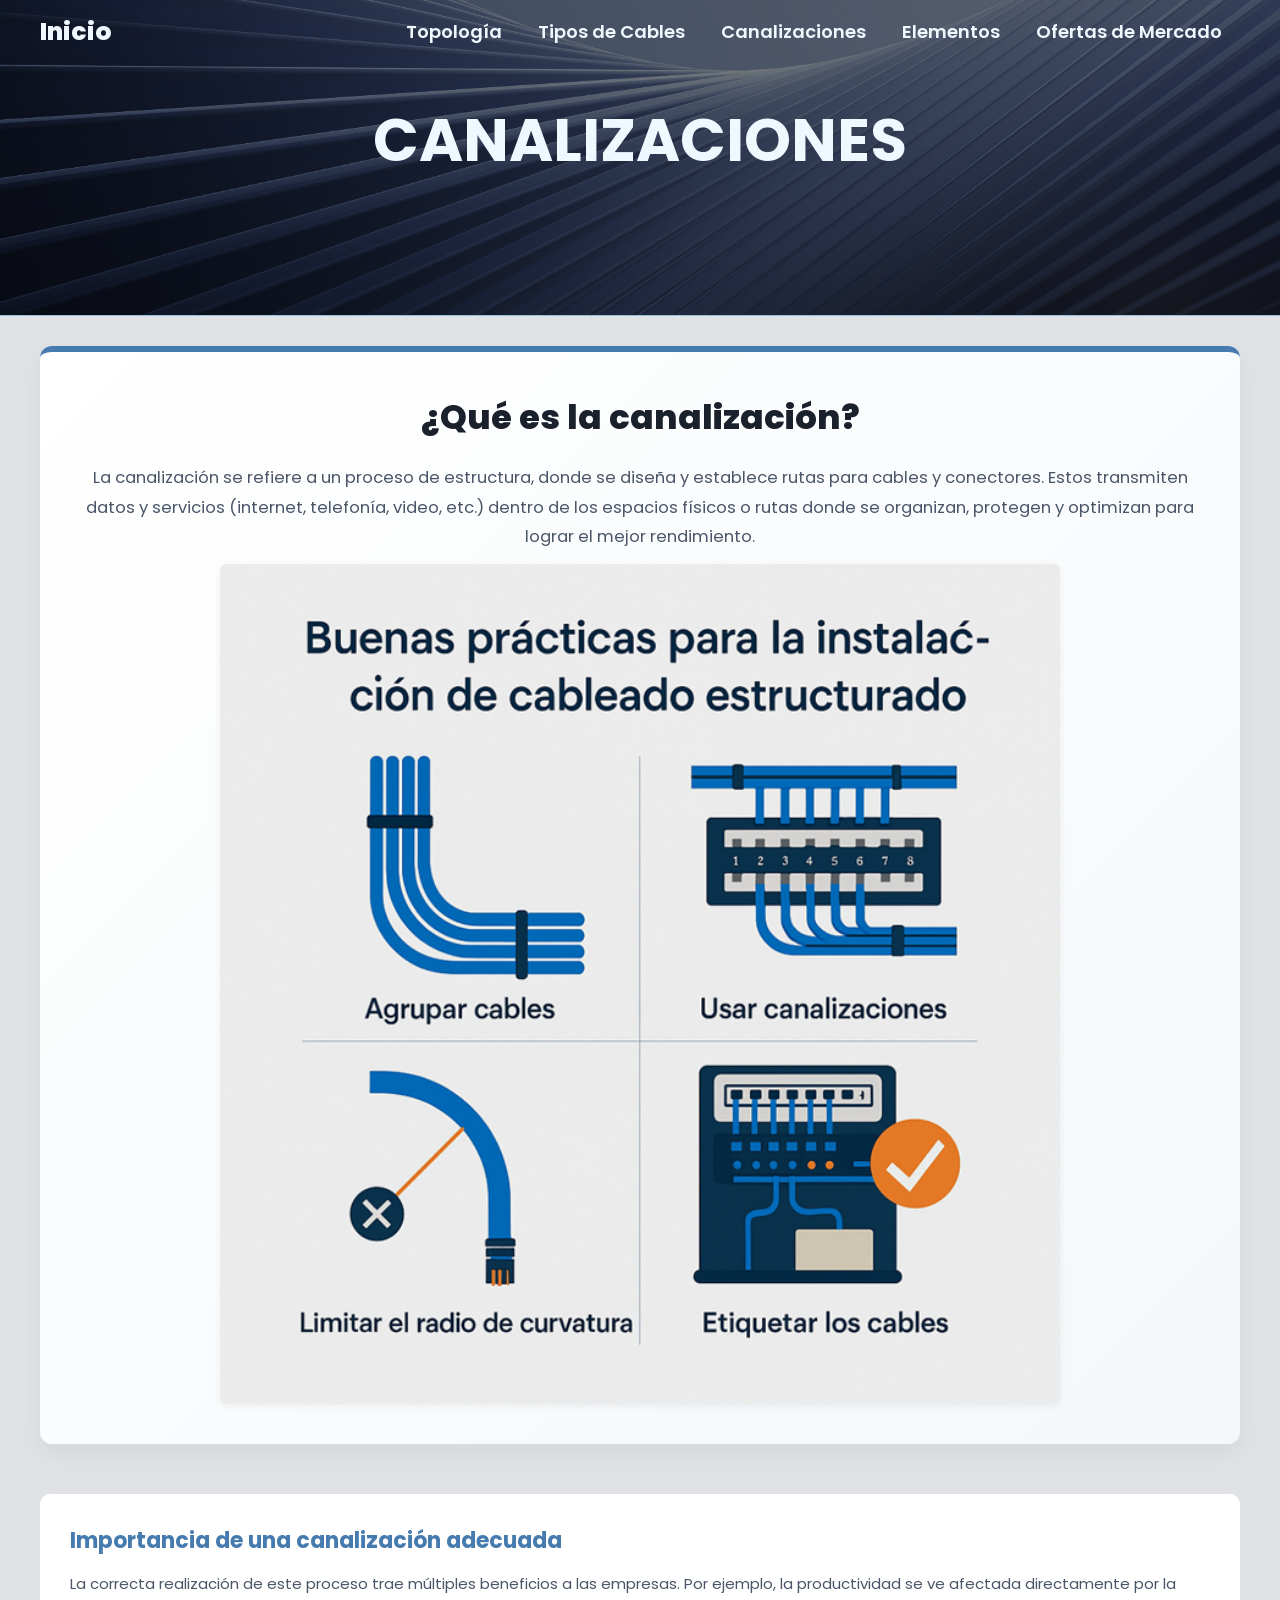
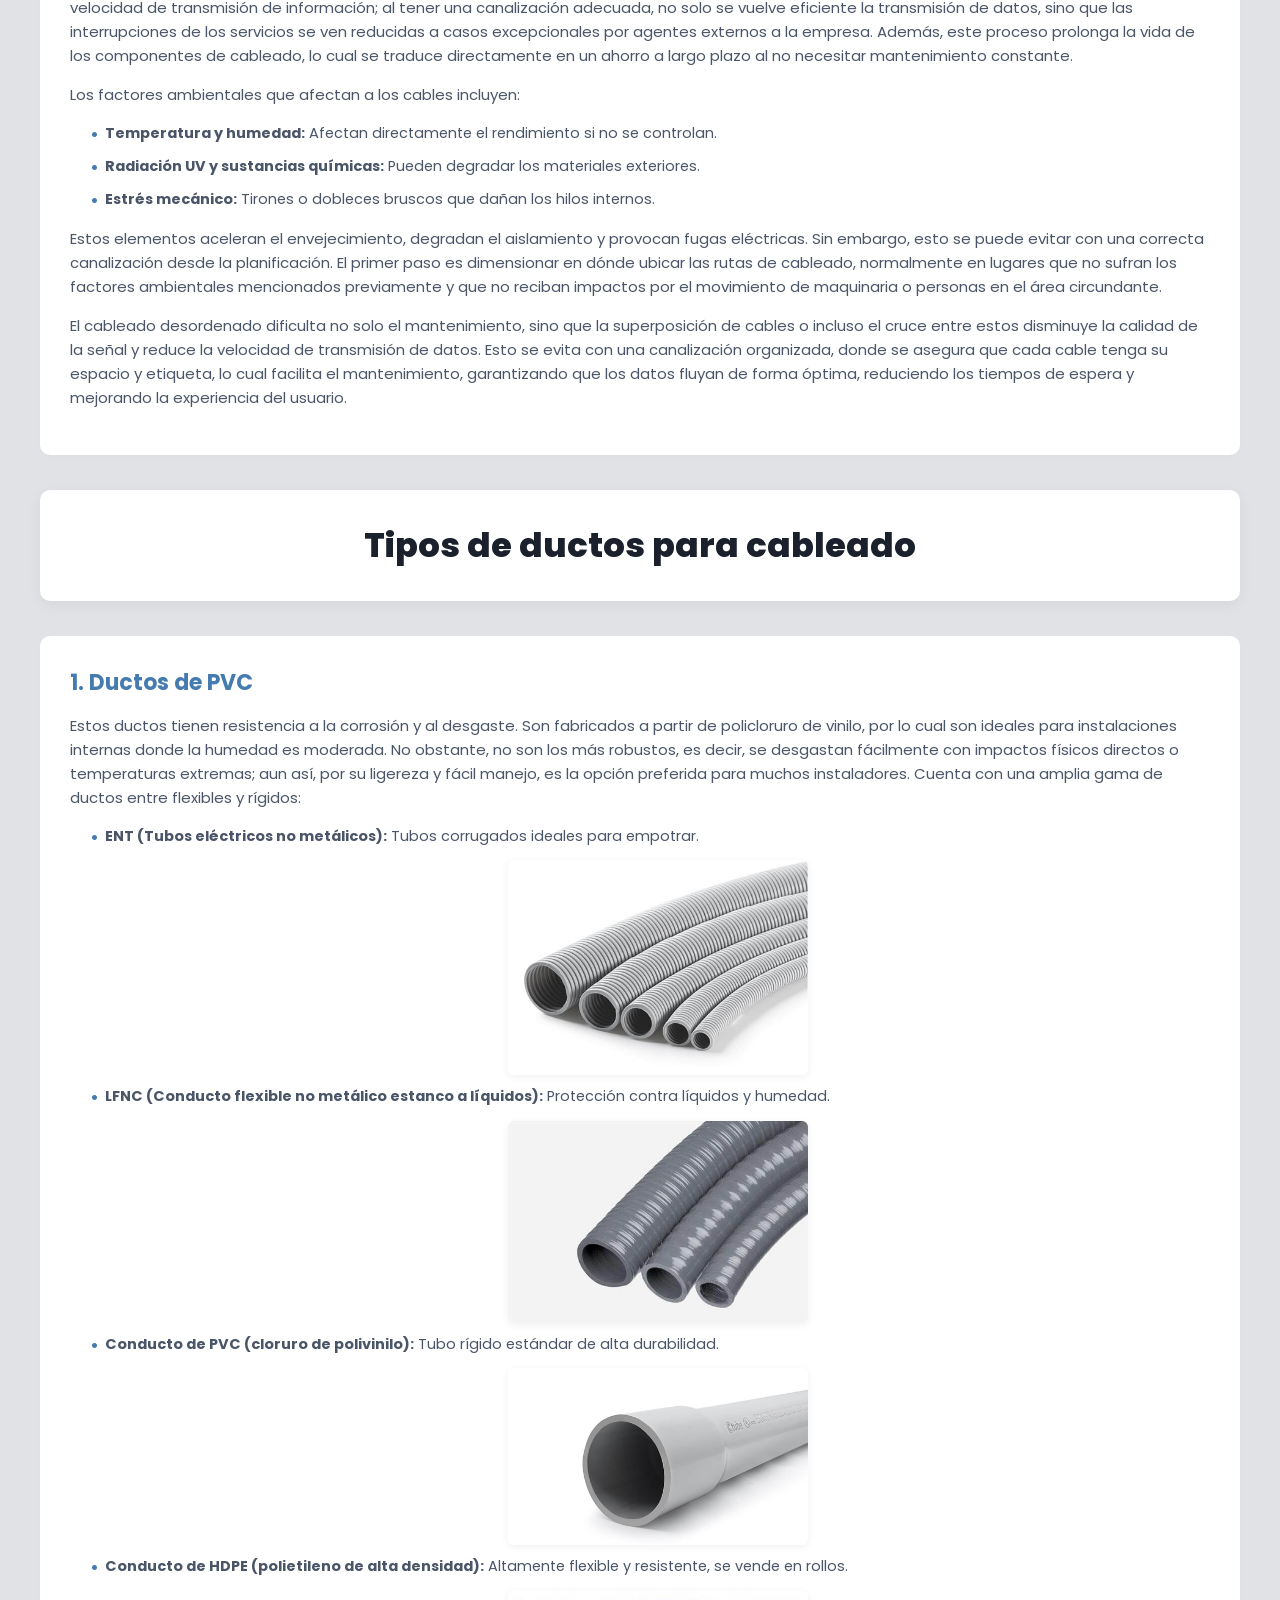
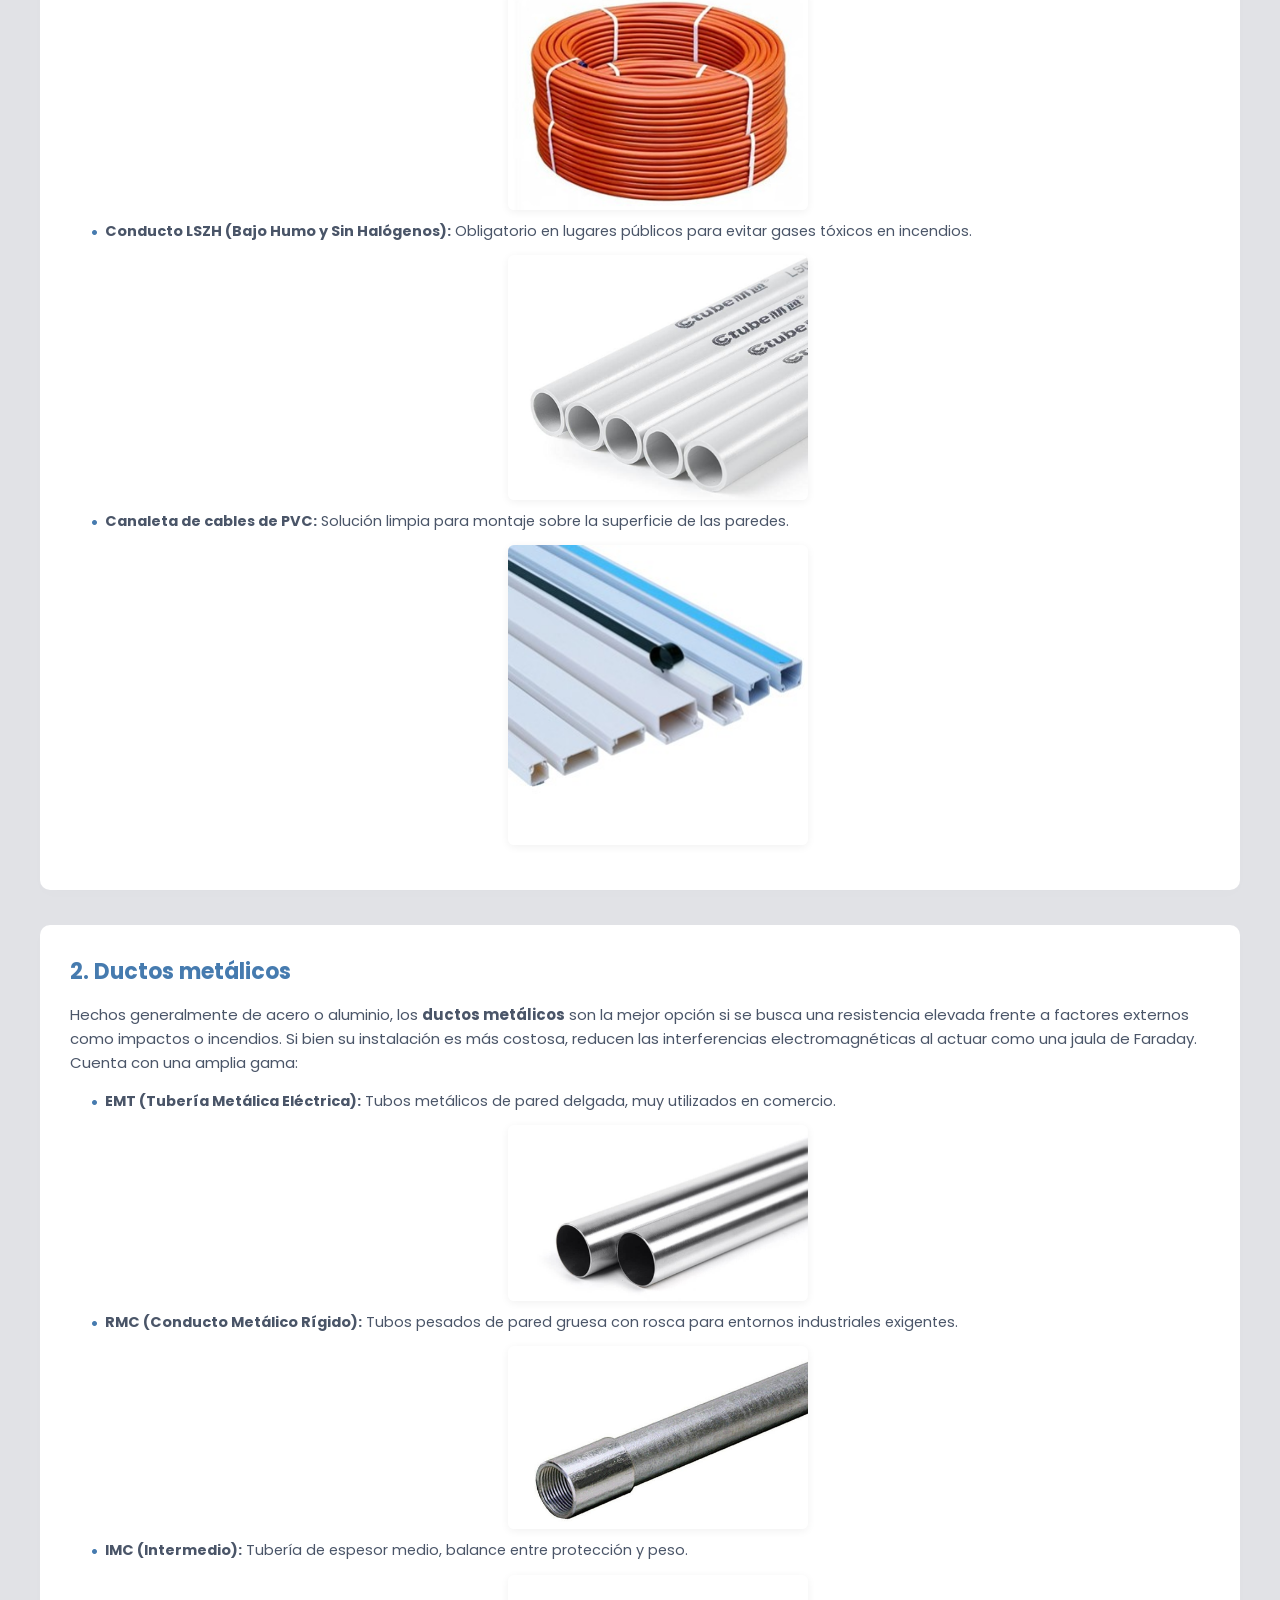
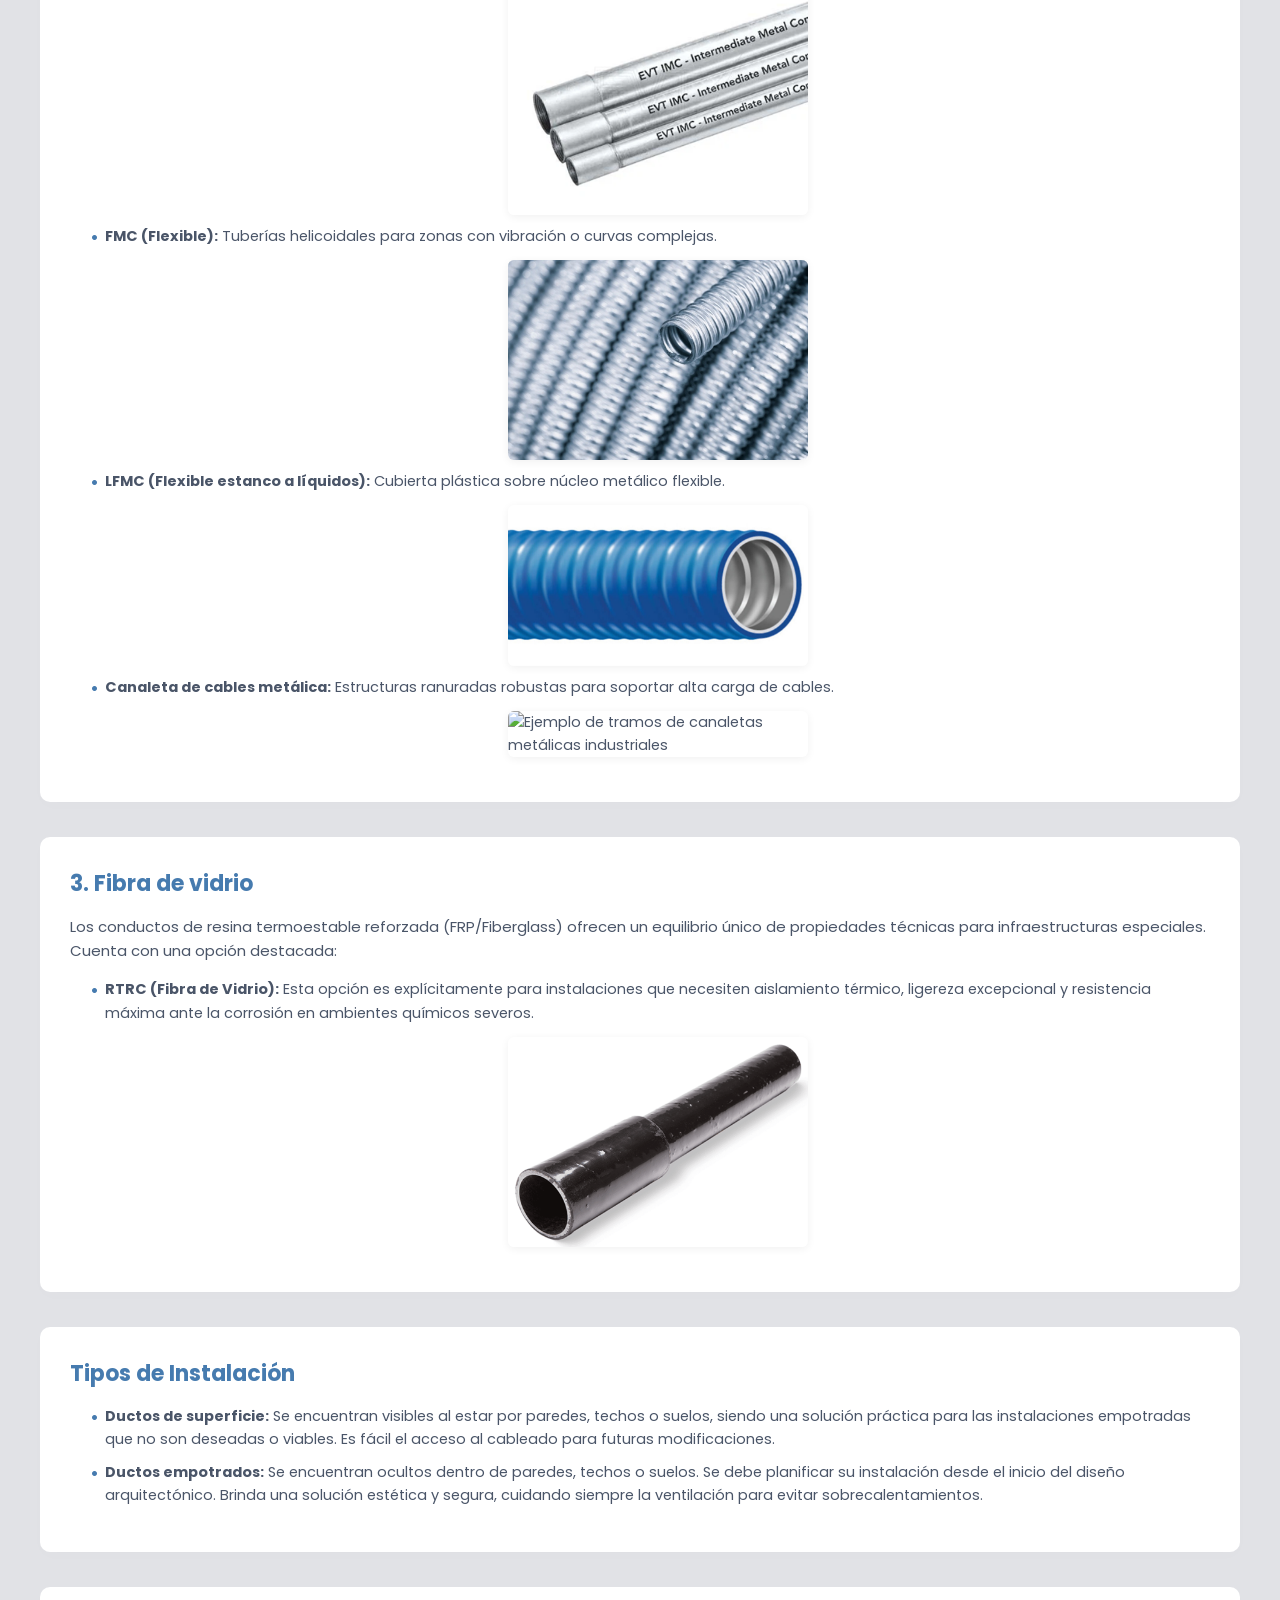
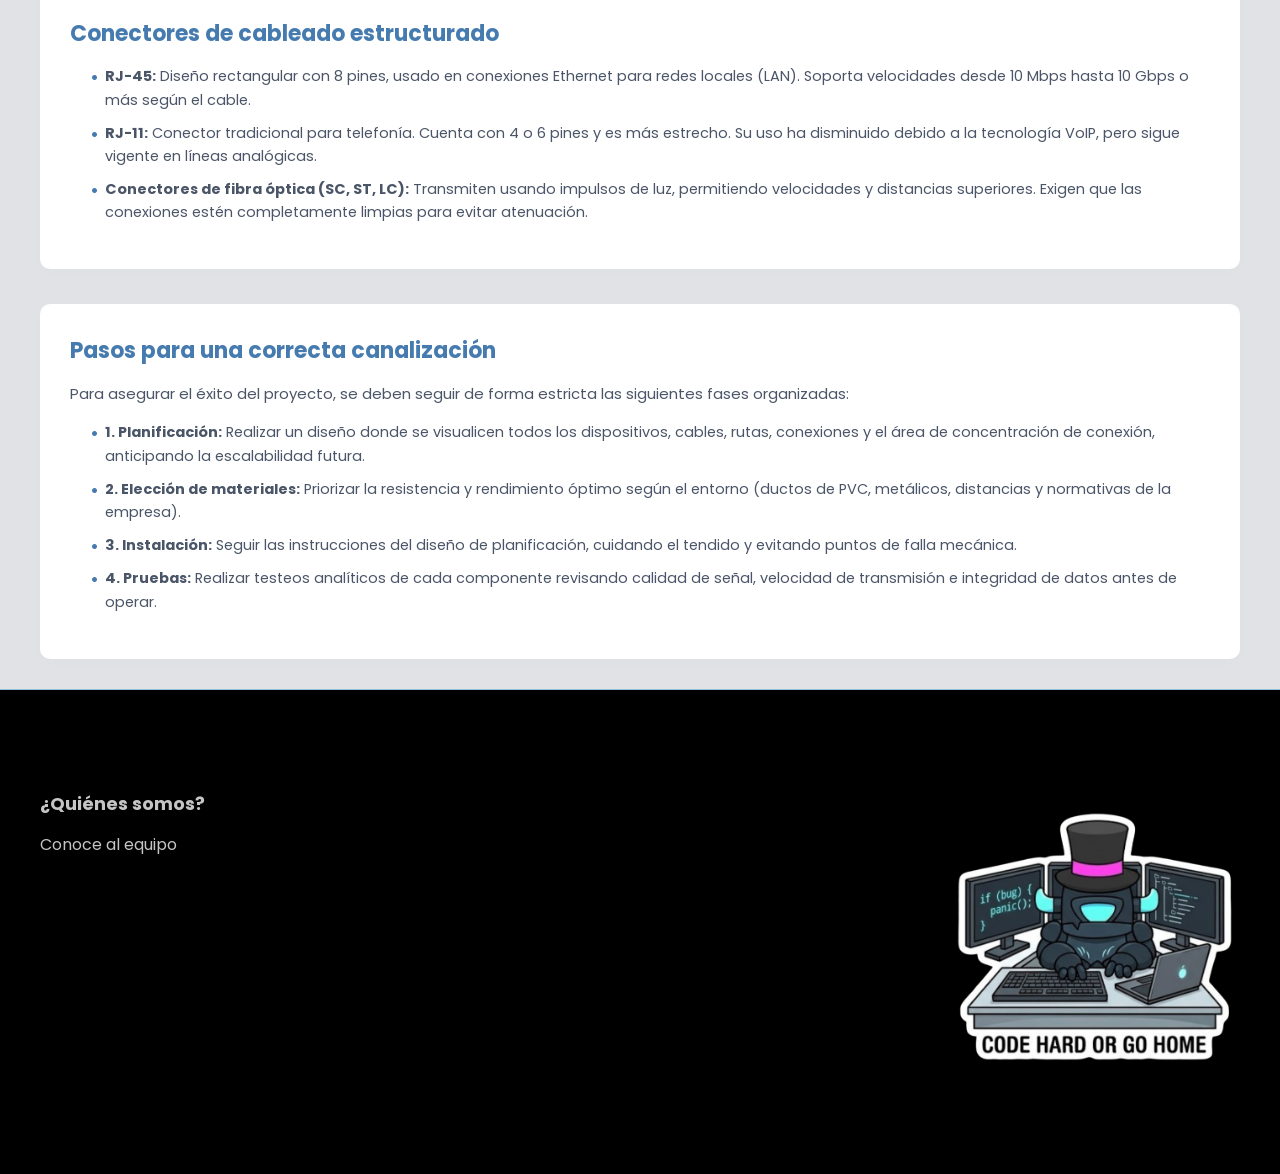
==== commit 0e54dc88: "TERMINAMOOOOS" ====
--- a/pages/canalizaciones.html
+++ b/pages/canalizaciones.html
@@ -159,8 +159,11 @@
             <div class="link">
                 <h3>¿Quiénes somos?</h3>
                 <ul>
-                    <li><a href="../pages/informacion.html">Conoce al equipo</a></li>
+                    <li><a href="/pages/informacion.html">Conoce al equipo</a><li>
                 </ul>
+            </div>
+            <div class="img">
+                <img src="/img/code_hard.png" alt="">
             </div>
         </div>
     </footer>
--- a/css/index.css
+++ b/css/index.css
@@ -52,7 +52,6 @@
 }
 
 .menu .navbar ul li a{
-
     font-size: 18px;
     padding: 18px;
     color:aliceblue;
@@ -161,6 +160,10 @@
     justify-content: space-between;
 }
 
+.footer-content img{
+    width: 300px;
+}
+
 .link h3{
     font-size: 18px;
     color: #c5c5c5;
--- a/css/styles.css
+++ b/css/styles.css
@@ -11,4 +11,4 @@
     min-height: 35vh;
     display: flex;
     align-items: center;
-}+}
--- a/css/canalizaciones.css
+++ b/css/canalizaciones.css
@@ -1,8 +1,3 @@
-/* ==========================================================================
-   ESTILOS EXCLUSIVOS PARA LA PÁGINA DE CANALIZACIONES (CON ESPACIADO DE OFERTAS)
-   ========================================================================== */
-
-/* Se aplica exactamente la misma estructura de espacio y bordes que en .ofertas */
 .canalizaciones-seccion {
     padding: 30px;                     /* <- Mismo espaciado exacto de ofertas */
     background-color: #E1E2E6;         /* Fondo gris exacto */
